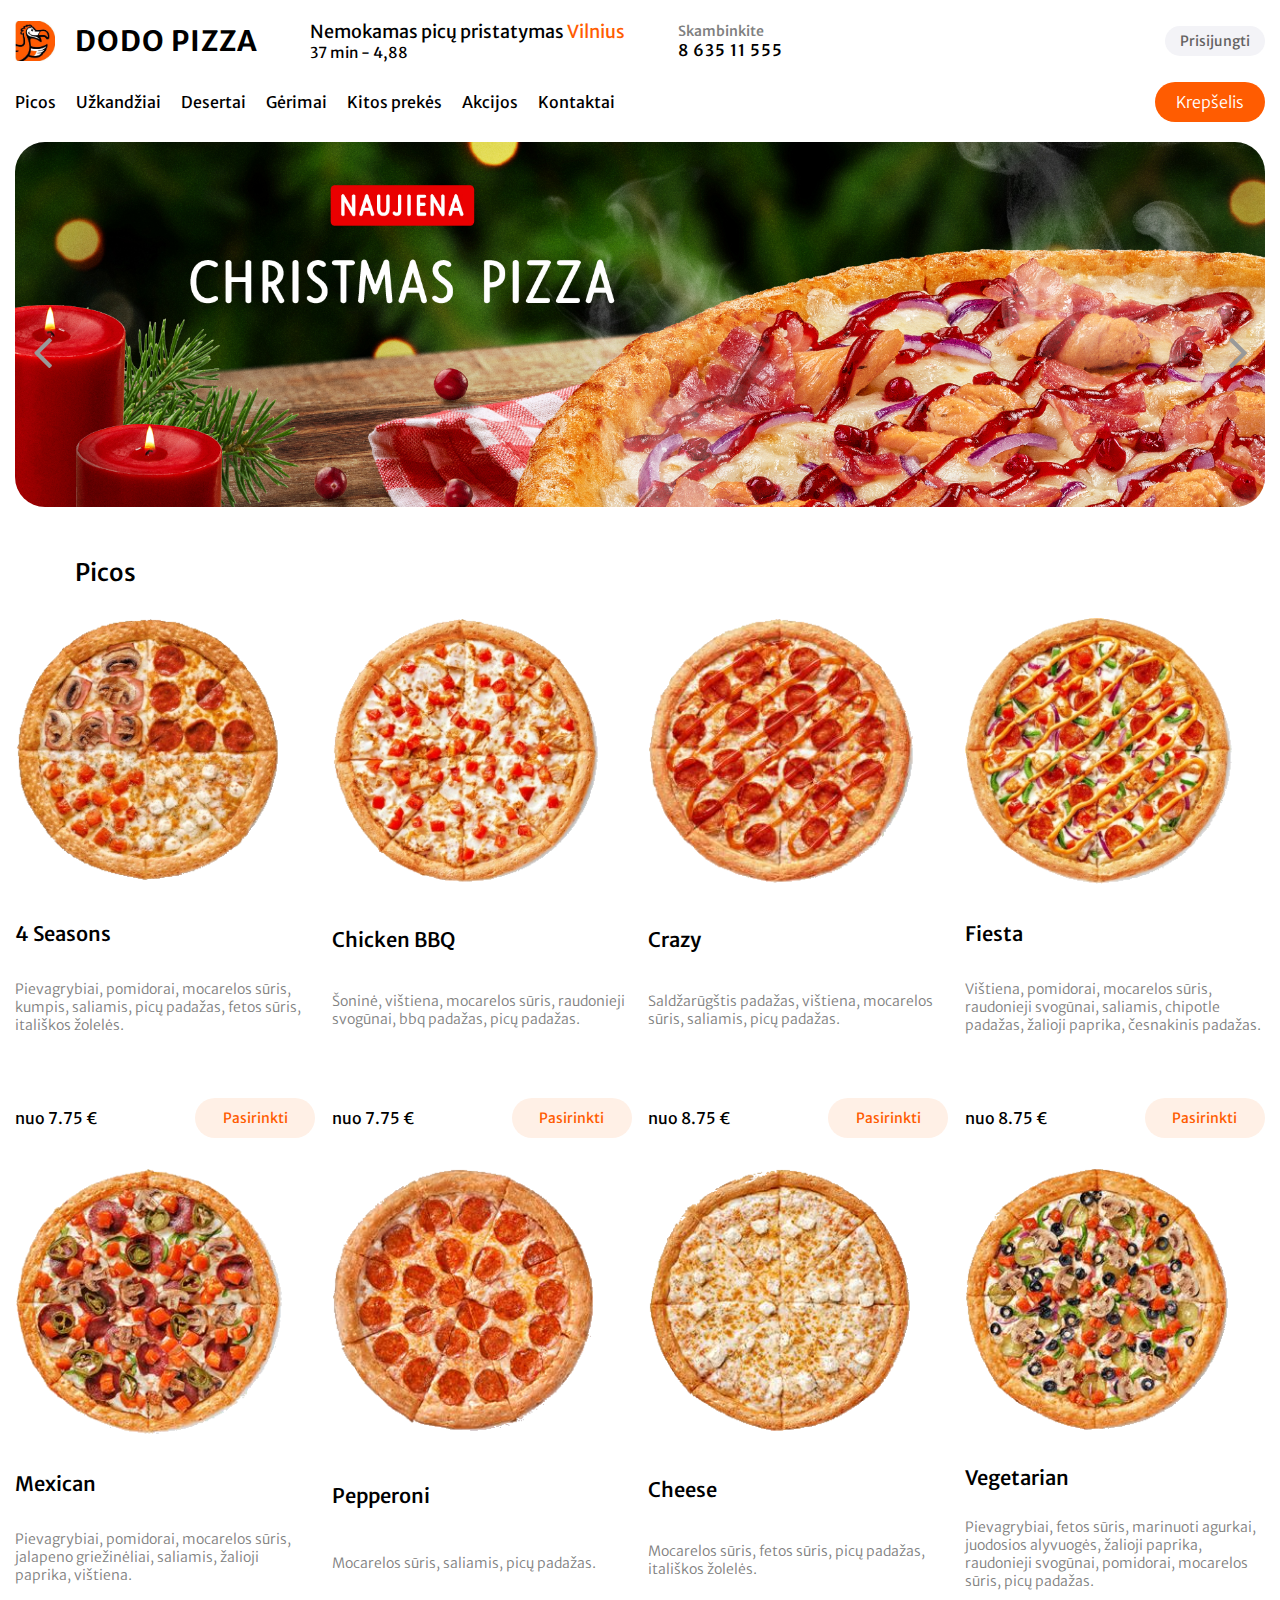
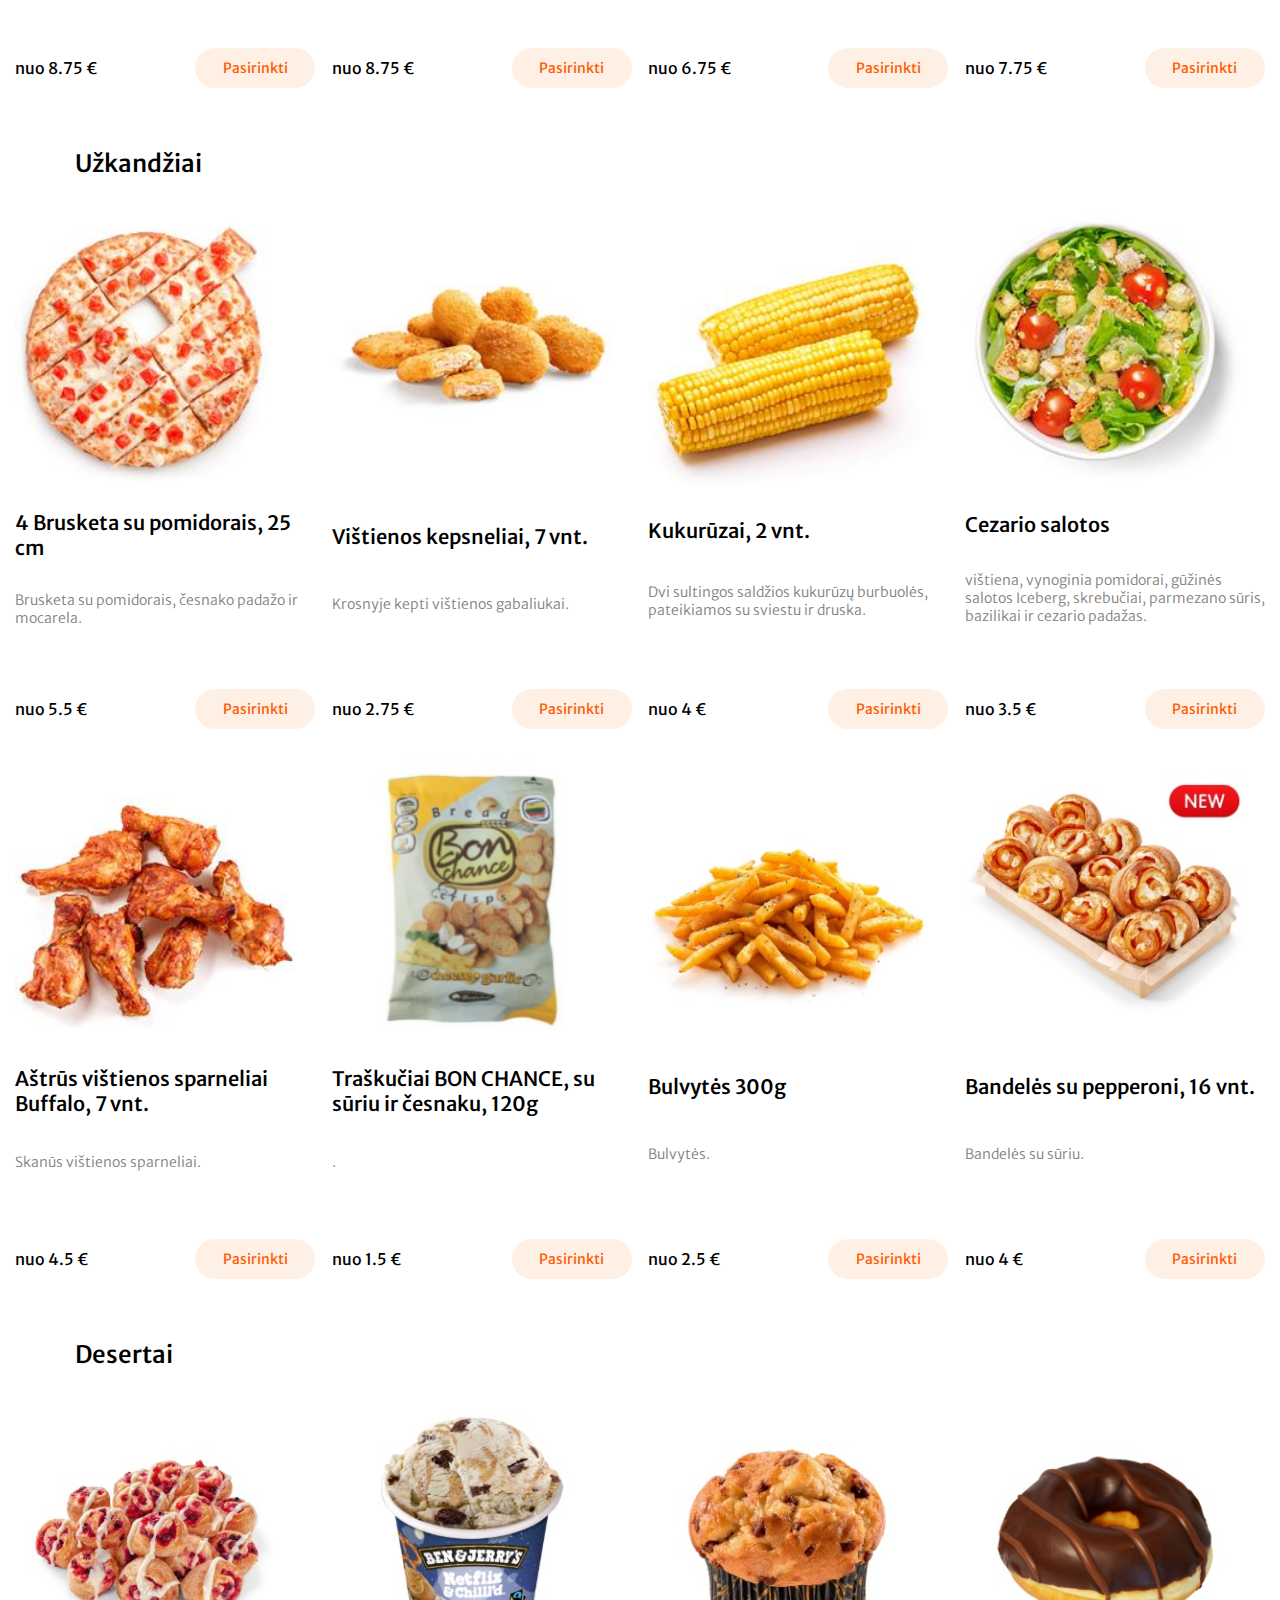
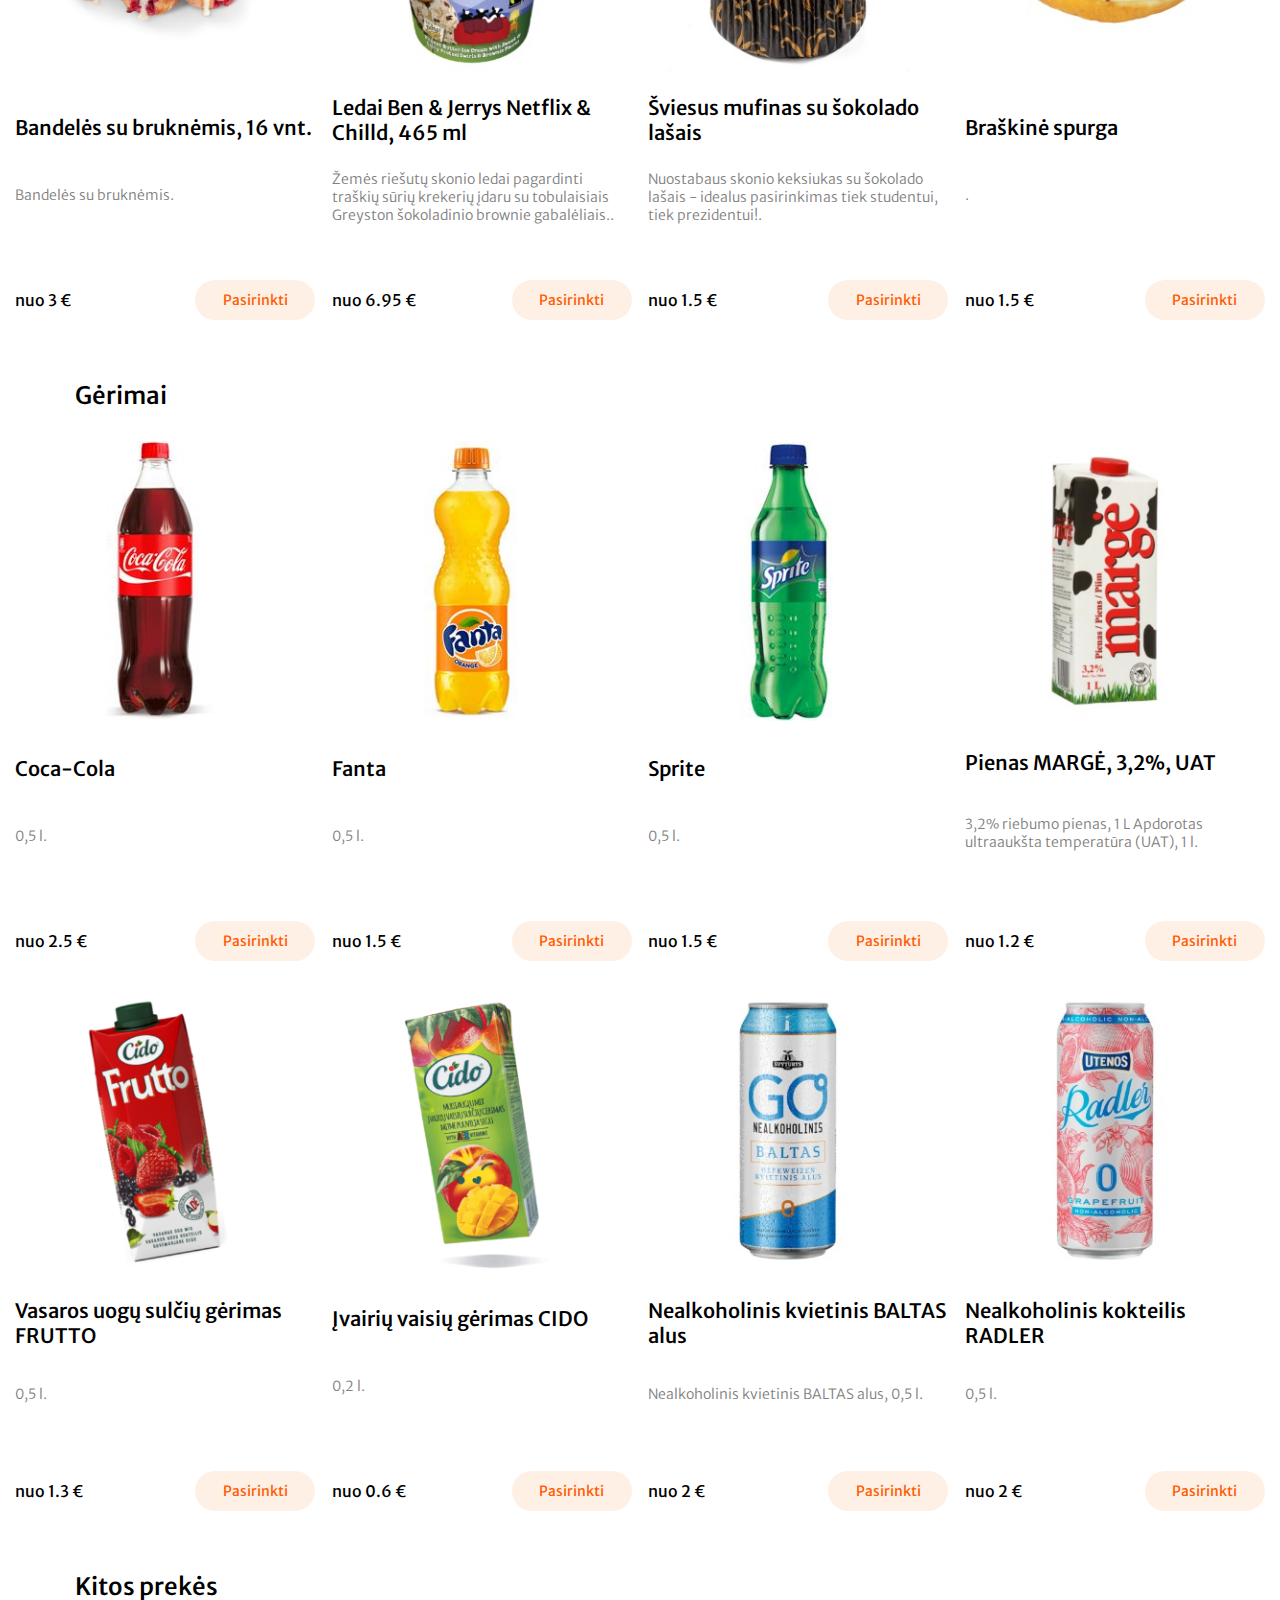
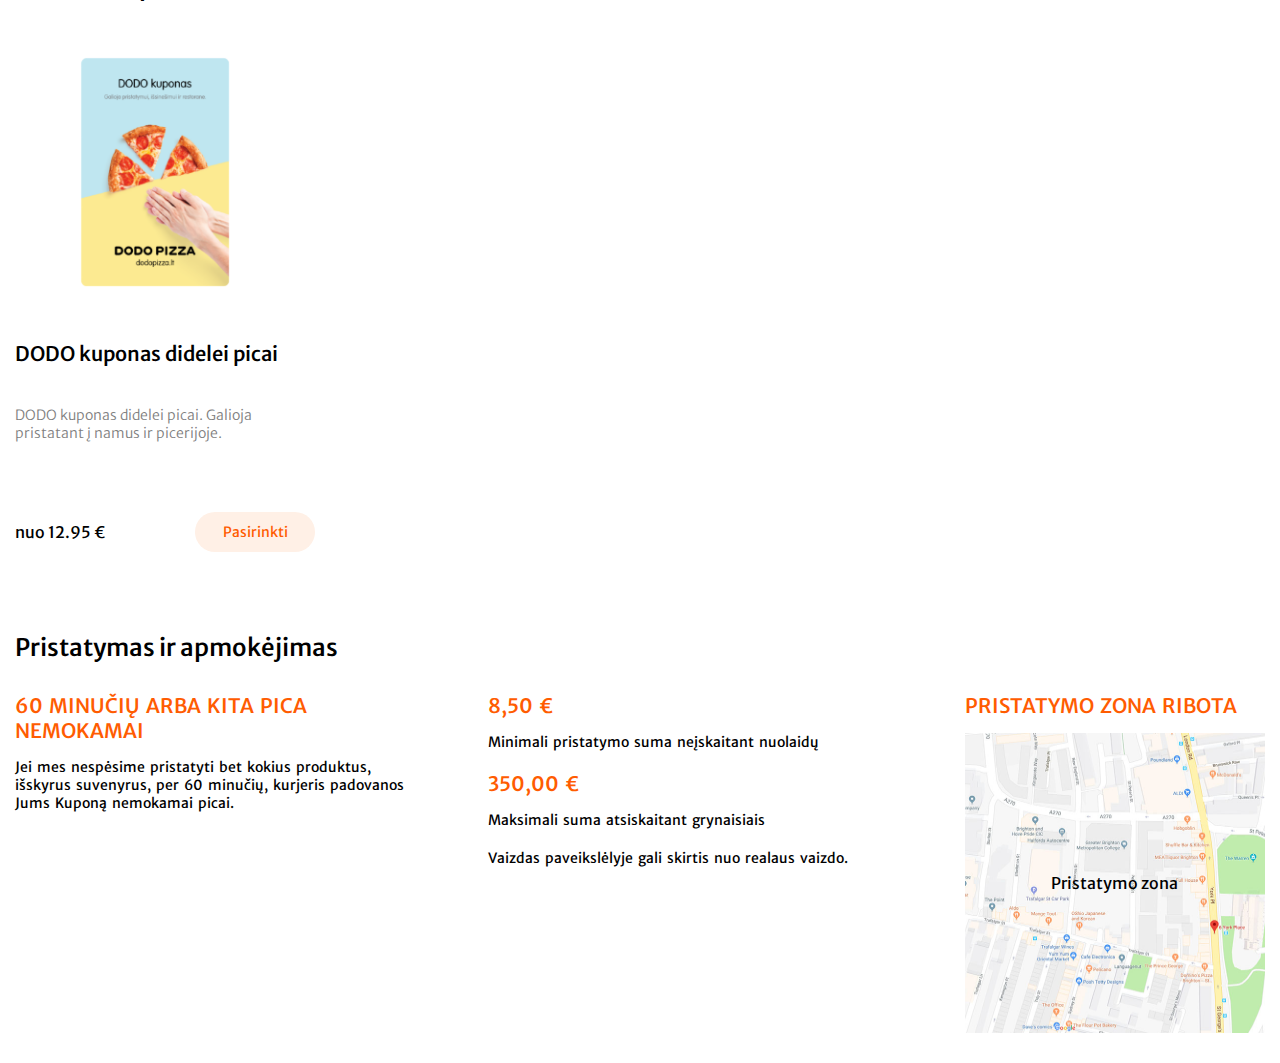
==== index.html @ 56a13ac6 "New years resolution to master object oriented JS" ====
<!DOCTYPE html>
<html lang="en">

<head>
    <meta charset="UTF-8">
    <meta name="viewport" content="width=device-width, initial-scale=1.0">
    <title>Dodo Pizza</title>
    <link rel="stylesheet" href="css/main.css">
    <link rel="stylesheet" href="css/font-awesome.min.css">
    <!-- FONTS -->
    <link rel="preconnect" href="https://fonts.gstatic.com">
    <link href="https://fonts.googleapis.com/css2?family=Merriweather+Sans:wght@300;400;500&display=swap"
        rel="stylesheet">
</head>

<body>
    <header>
        <div class="headerTop">
            <div class="title">
                <img src="./img/logo.jpg" alt="">
                <h1>DODO PIZZA</h1>
            </div>
            <div class="headerDeliveryText">
                <h5 class="mediumText">Nemokamas picų pristatymas <span>Vilnius</span></h5>
                <h5 class="mediumText">37 min - 4,88 <img src="" alt=""></h5>
            </div>
            <div class="headerPhone">
                <h6>Skambinkite</h6>
                <h5 class="mediumText">8 635 11 555</h5>
            </div>
            <button class="buttonShape">Prisijungti</button>
        </div>
        <div class="headerBottom">
            <ul class="headerLinks">
                <li>Picos</li>
                <li>Užkandžiai</li>
                <li>Desertai</li>
                <li>Gėrimai</li>
                <li>Kitos prekės</li>
                <li>Akcijos</li>
                <li>Kontaktai</li>
            </ul>
            <button class="buttonShape">Krepšelis</button>
        </div>
    </header>
    <section class="slide">
        <!-- generated by slide.js -->
        <button class="fa fa-angle-left" onclick="plusSlides1(-1)"></button>
        <button class="fa fa-angle-right" onclick="plusSlides1(1)"></button>
        <div class="slide1nav"></div>
    </section>

    <div class="popup1">
        <section class="popup1Left">
            <div class="productImage">
                <img src="/img/products/pizza_crazy.png" alt="pizza image">
                <img src="/img/outline.png" alt="pizza outline">
                <!-- <img src="./img/outline.png" alt="pizzaSizes"> -->
            </div>
        </section>
        <section class="popupRight">
            <h2>Title</h2>
            <h4 class="smallText">
                </h6>
                <div class="popup1tags">
                    <!-- generated by popup.js -->
                    <!-- <a href="" class="ingredient">
                        <p>Pomidorai</p>
                        <div class="closeIngredient">x</div>
                    </a> -->
                </div>
                <div class="pizzaSizes">
                    <a class="smallText">Maža</a>
                    <a class="smallText sizeChecked">Vidutinė</a>
                    <a class="smallText">Didelė</a>
                </div>
                <div class="pizzaTraditional">
                    <div class="smallText">Tradicinis</div>
                </div>
                <h6>Pridėti į picą</h6>
                <div class="pizzaAdBoxes">
                    <div class="pizzaAdBox">
                        <img src="./img/products/dessert_spurga.jpeg" alt="">
                        <i class="fa fa-check" aria-hidden="true"></i>
                        <div class="smallText">Spurga</div>
                        <h5 class="pizzaAdPrice">3.99$</h5>
                    </div>
                    <div class="pizzaAdBox">
                        <img src="./img/products/drinks_alus.jpg" alt="">
                        <i class="fa fa-check" aria-hidden="true"></i>
                        <div class="smallText">Alus</div>
                        <h5 class="pizzaAdPrice">2.50$</h5>
                    </div>
                    <div class="pizzaAdBox">
                        <img src="./img/products/snacks_bulvytes.jpeg" alt="">
                        <i class="fa fa-check" aria-hidden="true"></i>
                        <div class="smallText">Bulvytės</div>
                        <h5 class="pizzaAdPrice">2.50$</h5>
                    </div>
                </div>
                <button>Įdėti į krepšelį </button>
        </section>
        <div data-close-button="close-button" class="popupClose">&times;</div>
    </div>
    <div class="popupOverlay"></div>

    <main class="productContainer">
        <h2>Picos</h2>
        <div class="productList">
            <!-- generated by product.js -->
        </div>
        <h2>Užkandžiai</h2>
        <div class="snacksList">
            <!-- generated by product.js -->
        </div>
        <h2>Desertai</h2>
        <div class="dessertList">
            <!-- generated by product.js -->
        </div>
        <h2>Gėrimai</h2>
        <div class="drinksList">
            <!-- generated by product.js -->
        </div>
        <h2>Kitos prekės</h2>
        <div class="otherList">
            <!-- generated by product.js -->
        </div>
    </main>
    <footer>
        <h2>Pristatymas ir apmokėjimas</h2>
        <div class="footerLeft">
            <h5 class="mediumText uppercase">60 MINUČIŲ ARBA KITA PICA NEMOKAMAI</h5>
            <h6 class="smallText">Jei mes nespėsime pristatyti bet kokius produktus, išskyrus suvenyrus, per 60 minučių,
                kurjeris padovanos Jums Kuponą nemokamai picai.</h6>
        </div>
        <div class="footerMiddle">
            <h5 class="mediumText">
                8,50 €
            </h5>
            <h6 class="smallText">Minimali pristatymo suma neįskaitant nuolaidų</h6>
            <h5 class="mediumText">350,00 €</h5>
            <h6 class="smallText">Maksimali suma atsiskaitant grynaisiais</h6>
            <h6 class="smallText">Vaizdas paveikslėlyje gali skirtis nuo realaus vaizdo.</h6>
        </div>
        <div class="footerRight">
            <h5 class="mediumText">PRISTATYMO ZONA RIBOTA</h5>
            <a href="https://www.google.com/maps/d/u/1/embed?mid=1N0k6mbv_h8FC-LyK5I67e8Zm_-fSK8y8" class="mapLink">
                <div><img src="img/map.jpg" alt="" class="mapImg"></div>
            </a>
        </div>

    </footer>
    <script src="js/slide.js"></script>
    <script src="js/products.js"></script>
    <script src="js/popup.js"></script>
</body>

</html>
---- css/main.css ----
body,
body * {
  margin: 0;
  padding: 0;
  vertical-align: top;
  -webkit-box-sizing: border-box;
          box-sizing: border-box;
  word-break: keep-all;
  font-family: 'Merriweather Sans', sans-serif;
}

body {
  display: -ms-grid;
  display: grid;
  -ms-grid-columns: 1fr 10fr 1fr;
      grid-template-columns: 1fr 10fr 1fr;
  -ms-grid-rows: auto auto auto auto;
      grid-template-rows: auto auto auto auto;
}

header {
  -ms-grid-column: 2;
  -ms-grid-column-span: 1;
  grid-column: 2/3;
  -ms-grid-row: 1;
  -ms-grid-row-span: 1;
  grid-row: 1/2;
  display: -webkit-box;
  display: -ms-flexbox;
  display: flex;
  -webkit-box-orient: vertical;
  -webkit-box-direction: normal;
      -ms-flex-direction: column;
          flex-direction: column;
}

header .headerTop {
  display: -webkit-box;
  display: -ms-flexbox;
  display: flex;
  margin-top: 20px;
  -webkit-box-pack: justify;
      -ms-flex-pack: justify;
          justify-content: space-between;
  -webkit-box-align: center;
      -ms-flex-align: center;
          align-items: center;
}

header .headerTop .title {
  display: -webkit-box;
  display: -ms-flexbox;
  display: flex;
  -webkit-box-align: center;
      -ms-flex-align: center;
          align-items: center;
}

header .headerTop .title img {
  height: 40px;
  margin-right: 20px;
}

header .headerTop .title h1 {
  letter-spacing: 1px;
  font-size: 28px;
}

header .headerTop .headerDeliveryText {
  display: -webkit-box;
  display: -ms-flexbox;
  display: flex;
  -webkit-box-orient: vertical;
  -webkit-box-direction: normal;
      -ms-flex-direction: column;
          flex-direction: column;
}

header .headerTop .headerDeliveryText h5 span {
  color: #FF5C01;
}

header .headerTop .headerDeliveryText h5 {
  font-size: 18px;
  font-weight: 400;
}

header .headerTop .headerDeliveryText h5:last-of-type {
  font-size: 15px;
}

header .headerTop .headerPhone {
  display: -webkit-box;
  display: -ms-flexbox;
  display: flex;
  -webkit-box-orient: vertical;
  -webkit-box-direction: normal;
      -ms-flex-direction: column;
          flex-direction: column;
  margin-right: 330px;
}

header .headerTop .headerPhone h6 {
  color: gray;
  font-size: 14px;
  font-weight: 500;
}

header .headerTop .headerPhone h5 {
  font-size: 16px;
  font-weight: 500;
  letter-spacing: 1px;
}

header .headerTop button {
  height: 30px;
  width: 100px;
  font-size: 14px;
  color: #646262;
  background-color: #F3F3F7;
}

header .headerTop button:hover {
  color: black;
}

header .headerBottom {
  display: -webkit-box;
  display: -ms-flexbox;
  display: flex;
  -webkit-box-orient: horizontal;
  -webkit-box-direction: normal;
      -ms-flex-direction: row;
          flex-direction: row;
  -webkit-box-pack: justify;
      -ms-flex-pack: justify;
          justify-content: space-between;
  -webkit-box-align: center;
      -ms-flex-align: center;
          align-items: center;
  margin-top: 20px;
}

header .headerBottom ul {
  display: -webkit-box;
  display: -ms-flexbox;
  display: flex;
  -webkit-box-orient: horizontal;
  -webkit-box-direction: normal;
      -ms-flex-direction: row;
          flex-direction: row;
}

header .headerBottom ul li {
  margin: 10px;
  list-style: none;
  cursor: pointer;
}

header .headerBottom ul li:first-of-type {
  margin-left: 0px;
}

header .headerBottom ul li:hover {
  color: #FF5C01;
  -webkit-transition: 0.3s;
  transition: 0.3s;
}

header .headerBottom button {
  height: 40px;
  width: 110px;
  font-size: 16px;
  color: white;
  font-weight: 300;
  background-color: #FF5C01;
}

header .headerBottom button:hover {
  background-color: #d44e06;
}

.slide {
  -ms-grid-column: 2;
  -ms-grid-column-span: 1;
  grid-column: 2/3;
  -ms-grid-row: 2;
  -ms-grid-row-span: 1;
  grid-row: 2/3;
  display: -webkit-box;
  display: -ms-flexbox;
  display: flex;
  -webkit-box-orient: horizontal;
  -webkit-box-direction: normal;
      -ms-flex-direction: row;
          flex-direction: row;
  margin: 20px auto;
  width: 1250px;
  overflow: hidden;
  position: relative;
}

.slide:hover .slide1nav .fa {
  opacity: 1;
  -webkit-transition: 0.4s;
  transition: 0.4s;
}

.slide .slidePhoto {
  display: -webkit-box;
  display: -ms-flexbox;
  display: flex;
  -webkit-box-pack: center;
      -ms-flex-pack: center;
          justify-content: center;
}

.slide .slidePhoto img {
  width: 1250px;
  border-radius: 30px;
}

.slide button {
  position: absolute;
  color: #999;
  background-color: transparent;
  border: none;
  width: 6vh;
  height: 6vh;
  border-radius: 40%;
  font-size: 6vh;
  z-index: 0;
}

.slide button:hover {
  background-color: rgba(231, 230, 230, 0.521);
  color: #000;
}

.slide button:first-of-type {
  top: 50%;
}

.slide button:last-of-type {
  top: 50%;
  right: 0%;
}

.slide .slide1nav {
  position: absolute;
  bottom: 0%;
  left: 45%;
  -webkit-transition: 0s;
  transition: 0s;
}

.slide .slide1nav .fa {
  opacity: 0;
  margin: 8px;
  font-size: 15px;
  color: red;
  cursor: pointer;
  color: #5c5c5c;
}

.slide .slide1nav .fa:hover {
  -webkit-transform: scale(1.2);
          transform: scale(1.2);
  color: #363636;
}

.popupOverlay {
  display: none;
  position: fixed;
  top: 0%;
  left: 0%;
  right: 0%;
  bottom: 0%;
  background-color: rgba(0, 0, 0, 0.5);
  opacity: 0;
  -webkit-transition: 200ms ease-in-out;
  transition: 200ms ease-in-out;
}

.popup1 {
  position: fixed;
  top: 50%;
  left: 50%;
  -webkit-transform: translate(-50%, -50%) scale(0);
          transform: translate(-50%, -50%) scale(0);
  z-index: 2;
  background-color: white;
  border-radius: 20px;
  min-width: 1024px;
  max-width: 80%;
  min-height: 600px;
  display: -ms-grid;
  display: grid;
  -ms-grid-columns: 3fr 2fr;
      grid-template-columns: 3fr 2fr;
  -ms-grid-rows: 1fr;
      grid-template-rows: 1fr;
  -webkit-transition: 200ms ease-in-out;
  transition: 200ms ease-in-out;
}

.popup1 .popupClose {
  position: absolute;
  right: -45px;
  top: -12px;
  font-size: 60px;
  font-weight: 100;
  color: white;
  cursor: pointer;
  border: none;
  outline: none;
  background: none;
}

.popup1 .popup1Left {
  -ms-grid-column: 1;
  -ms-grid-column-span: 1;
  grid-column: 1/2;
  -ms-grid-row: 1;
  -ms-grid-row-span: 1;
  grid-row: 1/2;
  display: -webkit-box;
  display: -ms-flexbox;
  display: flex;
  -webkit-box-pack: center;
      -ms-flex-pack: center;
          justify-content: center;
  -webkit-box-align: center;
      -ms-flex-align: center;
          align-items: center;
}

.popup1 .popup1Left div img {
  width: 400px;
  position: absolute;
}

.popup1 .popup1Left div img:first-of-type {
  width: 300px;
  right: calc(55.5%);
  top: calc(25%);
  z-index: 5;
  -webkit-transition: 1s;
  transition: 1s;
}

.popup1 .popup1Left div img:last-of-type {
  right: calc(60% - 85px);
  top: calc(0% + 90px);
  z-index: 1;
  opacity: 0.3;
}

.popup1 .popupRight {
  -ms-grid-column: 2;
  -ms-grid-column-span: 1;
  grid-column: 2/3;
  display: -webkit-box;
  display: -ms-flexbox;
  display: flex;
  -webkit-box-orient: vertical;
  -webkit-box-direction: normal;
      -ms-flex-direction: column;
          flex-direction: column;
  background-color: rgba(252, 250, 250, 0.932);
  border-radius: 20px;
}

.popup1 .popupRight h2 {
  font-weight: 500;
  font-size: 24px;
  margin: 30px 0 0 20px;
}

.popup1 .popupRight h4 {
  font-weight: 200;
  font-size: 14px;
  color: gray;
  margin: 5px 0px 0 20px;
}

.popup1 .popupRight .popup1tags {
  display: -webkit-box;
  display: -ms-flexbox;
  display: flex;
  -webkit-box-pack: start;
      -ms-flex-pack: start;
          justify-content: flex-start;
  -ms-flex-wrap: wrap;
      flex-wrap: wrap;
  margin: 10px 0 0 20px;
}

.popup1 .popupRight .popup1tags a {
  display: -webkit-box;
  display: -ms-flexbox;
  display: flex;
  -webkit-box-align: center;
      -ms-flex-align: center;
          align-items: center;
  text-decoration: none;
  color: #000;
}

.popup1 .popupRight .popup1tags a p {
  margin: 0 5px 0 0;
  font-size: 14px;
  font-weight: 300;
  color: #000;
  border-bottom: 1px dashed black;
}

.popup1 .popupRight .popup1tags a .closeIngredient {
  font-size: 10px;
  margin: 0 5px 0 0;
  border: 1px solid gray;
  border-radius: 7px;
  width: 14px;
  height: 14px;
  display: -webkit-box;
  display: -ms-flexbox;
  display: flex;
  -webkit-box-pack: center;
      -ms-flex-pack: center;
          justify-content: center;
  -webkit-box-align: center;
      -ms-flex-align: center;
          align-items: center;
}

.popup1 .popupRight .pizzaSizes {
  margin: 5px 0 0 20px;
  width: calc(100% - 40px);
  height: 32px;
  background-color: #eeeeee;
  display: -webkit-box;
  display: -ms-flexbox;
  display: flex;
  -webkit-box-pack: space-evenly;
      -ms-flex-pack: space-evenly;
          justify-content: space-evenly;
  -webkit-box-align: center;
      -ms-flex-align: center;
          align-items: center;
  font-weight: 400;
  font-size: 12px;
  border-radius: 20px;
  color: #000;
  cursor: pointer;
}

.popup1 .popupRight .pizzaSizes a {
  width: 33%;
  height: 85%;
  display: -webkit-box;
  display: -ms-flexbox;
  display: flex;
  -webkit-box-align: center;
      -ms-flex-align: center;
          align-items: center;
  -webkit-box-pack: center;
      -ms-flex-pack: center;
          justify-content: center;
  border-radius: 20px;
  -webkit-transition: 0.3s;
  transition: 0.3s;
}

.popup1 .popupRight .pizzaSizes .sizeChecked {
  background-color: white;
  width: 33%;
  height: 85%;
  -webkit-box-shadow: 0 0 4px 1px #c8c8c8;
          box-shadow: 0 0 4px 1px #c8c8c8;
  display: -webkit-box;
  display: -ms-flexbox;
  display: flex;
  -webkit-box-align: center;
      -ms-flex-align: center;
          align-items: center;
  -webkit-box-pack: center;
      -ms-flex-pack: center;
          justify-content: center;
  border-radius: 20px;
}

.popup1 .popupRight .pizzaTraditional {
  margin: 10px 0 0 20px;
  width: calc(100% - 40px);
  height: 32px;
  background-color: #eeeeee;
  display: -webkit-box;
  display: -ms-flexbox;
  display: flex;
  -webkit-box-pack: space-evenly;
      -ms-flex-pack: space-evenly;
          justify-content: space-evenly;
  -webkit-box-align: center;
      -ms-flex-align: center;
          align-items: center;
  font-weight: 400;
  font-size: 12px;
  border-radius: 20px;
  color: #000;
  cursor: pointer;
}

.popup1 .popupRight .pizzaTraditional div {
  background-color: white;
  width: 99%;
  height: 90%;
  -webkit-box-shadow: 0 0 4px 1px #c8c8c8;
          box-shadow: 0 0 4px 1px #c8c8c8;
  display: -webkit-box;
  display: -ms-flexbox;
  display: flex;
  -webkit-box-align: center;
      -ms-flex-align: center;
          align-items: center;
  -webkit-box-pack: center;
      -ms-flex-pack: center;
          justify-content: center;
  border-radius: 20px;
}

.popup1 .popupRight h6 {
  font-weight: 400;
  font-size: 18px;
  margin: 20px 0 0px 20px;
}

.popup1 .popupRight .pizzaAdBoxes {
  display: -webkit-box;
  display: -ms-flexbox;
  display: flex;
  -webkit-box-pack: start;
      -ms-flex-pack: start;
          justify-content: flex-start;
  margin: 10px 0 0 20px;
  cursor: pointer;
}

.popup1 .popupRight .pizzaAdBoxes .pizzaAdBox {
  background-color: white;
  -webkit-box-shadow: 0 0 4px 0px #e0dfdf;
          box-shadow: 0 0 4px 0px #e0dfdf;
  border-radius: 15px;
  display: -webkit-box;
  display: -ms-flexbox;
  display: flex;
  -webkit-box-orient: vertical;
  -webkit-box-direction: normal;
      -ms-flex-direction: column;
          flex-direction: column;
  -webkit-box-align: center;
      -ms-flex-align: center;
          align-items: center;
  -webkit-box-pack: start;
      -ms-flex-pack: start;
          justify-content: flex-start;
  height: 160px;
  width: 105px;
  margin: 10px 10px 10px 0px;
  position: relative;
}

.popup1 .popupRight .pizzaAdBoxes .pizzaAdBox i {
  border-radius: 50%;
  border: 1px solid #FF5C01;
  color: #FF5C01;
  font-size: 8px;
  padding: 3px;
  position: absolute;
  top: 10%;
  right: 10%;
  -webkit-transform: scale(0);
          transform: scale(0);
}

.popup1 .popupRight .pizzaAdBoxes .pizzaAdBox img {
  height: 90px;
  width: 90px;
  margin-top: 5px;
}

.popup1 .popupRight .pizzaAdBoxes .pizzaAdBox div {
  font-size: 12px;
  font-weight: 200;
}

.popup1 .popupRight .pizzaAdBoxes .pizzaAdBox h5 {
  margin-top: 25px;
  font-size: 15px;
  font-weight: 400;
}

.popup1 .popupRight button {
  margin: 100px 20px 20px 20px;
  width: calc(100% - 40px);
  height: 48px;
  color: white;
  background-color: #FF5C01;
  line-height: 24px;
  cursor: pointer;
  font-size: 15px;
  border: none;
  border-radius: 30px;
}

.popup1 .popupRight button:hover {
  background-color: #d44e06;
  -webkit-transition: 0.3s;
  transition: 0.3s;
}

.popup1.active {
  -webkit-transform: translate(-50%, -50%) scale(1);
          transform: translate(-50%, -50%) scale(1);
}

.popupOverlay.active {
  opacity: 1;
  display: block;
}

.productContainer {
  -ms-grid-column: 2;
  -ms-grid-column-span: 1;
  grid-column: 2/3;
  -ms-grid-row: 3;
  -ms-grid-row-span: 1;
  grid-row: 3/4;
  display: -webkit-box;
  display: -ms-flexbox;
  display: flex;
  -webkit-box-orient: vertical;
  -webkit-box-direction: normal;
      -ms-flex-direction: column;
          flex-direction: column;
}

.productContainer h2 {
  margin: 30px 0px 30px 60px;
  font-weight: 500;
  font-size: 24px;
}

.productContainer > div {
  -webkit-box-pack: justify;
      -ms-flex-pack: justify;
          justify-content: space-between;
  display: -webkit-box;
  display: -ms-flexbox;
  display: flex;
  -webkit-box-orient: horizontal;
  -webkit-box-direction: normal;
      -ms-flex-direction: row;
          flex-direction: row;
  -ms-flex-wrap: wrap;
      flex-wrap: wrap;
}

.productContainer > div .product {
  margin: 0px 0px;
  width: 300px;
  height: 550px;
  display: -webkit-box;
  display: -ms-flexbox;
  display: flex;
  -webkit-box-pack: justify;
      -ms-flex-pack: justify;
          justify-content: space-between;
  -webkit-box-orient: vertical;
  -webkit-box-direction: normal;
      -ms-flex-direction: column;
          flex-direction: column;
}

.productContainer > div .product a {
  cursor: pointer;
}

.productContainer > div .product a img {
  height: 280px;
  -webkit-transition: 1s;
  transition: 1s;
}

.productContainer > div .product a img:hover {
  -webkit-transform: rotate(10deg);
          transform: rotate(10deg);
}

.productContainer > div .product p {
  font-size: 14px;
  color: gray;
  font-weight: 200;
  margin: 10px 0px;
}

.productContainer > div .product .productFooter {
  display: -webkit-box;
  display: -ms-flexbox;
  display: flex;
  -webkit-box-pack: justify;
      -ms-flex-pack: justify;
          justify-content: space-between;
  -webkit-box-align: center;
      -ms-flex-align: center;
          align-items: center;
  margin: 30px 0px;
}

.productContainer > div .product .productFooter button {
  height: 40px;
  width: 120px;
  font-size: 14px;
  color: #FF5C01;
  background-color: #FFF0E6;
}

.productContainer > div .product .productFooter button:hover {
  background-color: #FFD2B3;
}

footer {
  display: -ms-grid;
  display: grid;
  -ms-grid-column: 2;
  -ms-grid-column-span: 1;
  grid-column: 2/3;
  -ms-grid-row: 4;
  -ms-grid-row-span: 1;
  grid-row: 4/5;
  -ms-grid-columns: 1fr 1fr 1fr;
      grid-template-columns: 1fr 1fr 1fr;
  -ms-grid-rows: auto auto;
      grid-template-rows: auto auto;
  margin: 50px 0px 30px 0px;
}

footer h2 {
  -ms-grid-row: 1;
  -ms-grid-row-span: 1;
  grid-row: 1/2;
  -ms-grid-column: 1;
  -ms-grid-column-span: 3;
  grid-column: 1/4;
  font-size: 24px;
  font-weight: 500;
  margin: 0 0 30px 0px;
}

footer h5 {
  color: #FF5C01;
  font-weight: 100;
  word-spacing: 2px;
  margin-bottom: 15px;
}

footer h6 {
  font-size: 14px;
  font-weight: 400;
  word-spacing: 2px;
  margin-bottom: 20px;
}

footer .footerLeft {
  -ms-grid-row: 2;
  -ms-grid-row-span: 1;
  grid-row: 2/3;
  -ms-grid-column: 1;
  -ms-grid-column-span: 1;
  grid-column: 1/2;
}

footer .footerMiddle {
  -ms-grid-column-align: end;
      justify-self: end;
  -ms-grid-row: 2;
  -ms-grid-row-span: 1;
  grid-row: 2/3;
  -ms-grid-column: 2;
  -ms-grid-column-span: 1;
  grid-column: 2/3;
}

footer .footerRight {
  -ms-grid-row: 2;
  -ms-grid-row-span: 1;
  grid-row: 2/3;
  -ms-grid-column: 3;
  -ms-grid-column-span: 1;
  grid-column: 3/4;
  -ms-grid-column-align: end;
      justify-self: end;
}

footer .footerRight a {
  overflow: hidden;
  width: 400px;
  height: 400px;
}

footer .footerRight a:hover img {
  -webkit-transform: scale(1.5);
          transform: scale(1.5);
  -webkit-transition: 10s ease-out;
  transition: 10s ease-out;
}

footer .footerRight a div {
  position: relative;
  width: 300px;
  height: 300px;
  overflow: hidden;
}

footer .footerRight a div::after {
  content: 'Pristatymo zona';
  position: absolute;
  top: 50%;
  left: 50%;
  -webkit-transform: translateX(-50%) translateY(-50%);
          transform: translateX(-50%) translateY(-50%);
  color: black;
}

footer .footerRight a img {
  width: 300px;
  height: 300px;
}

.mediumText {
  font-size: 20px;
  font-weight: 500;
}

.buttonShape {
  border: none;
  border-radius: 50px;
  cursor: pointer;
  -webkit-transition: 0.3s;
  transition: 0.3s;
}

.upppercase {
  text-transform: uppercase;
}
/*# sourceMappingURL=main.css.map */
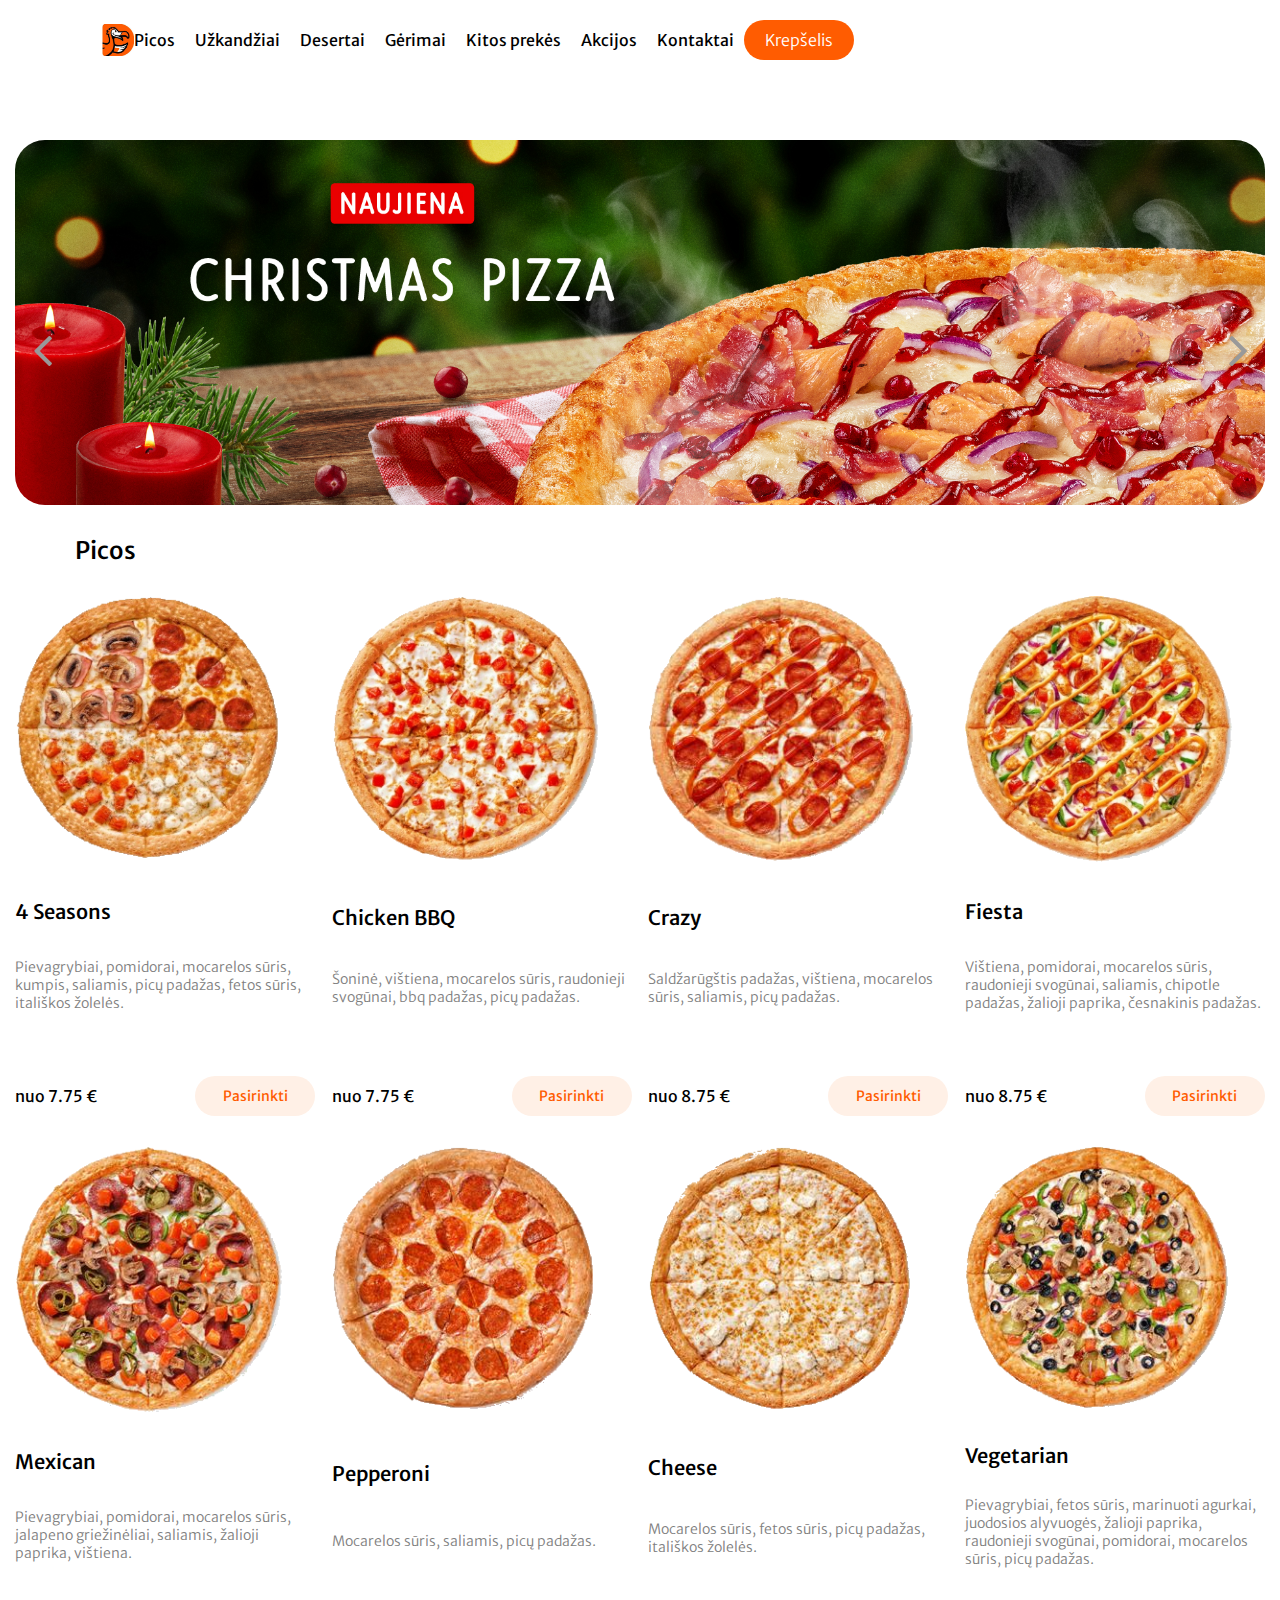
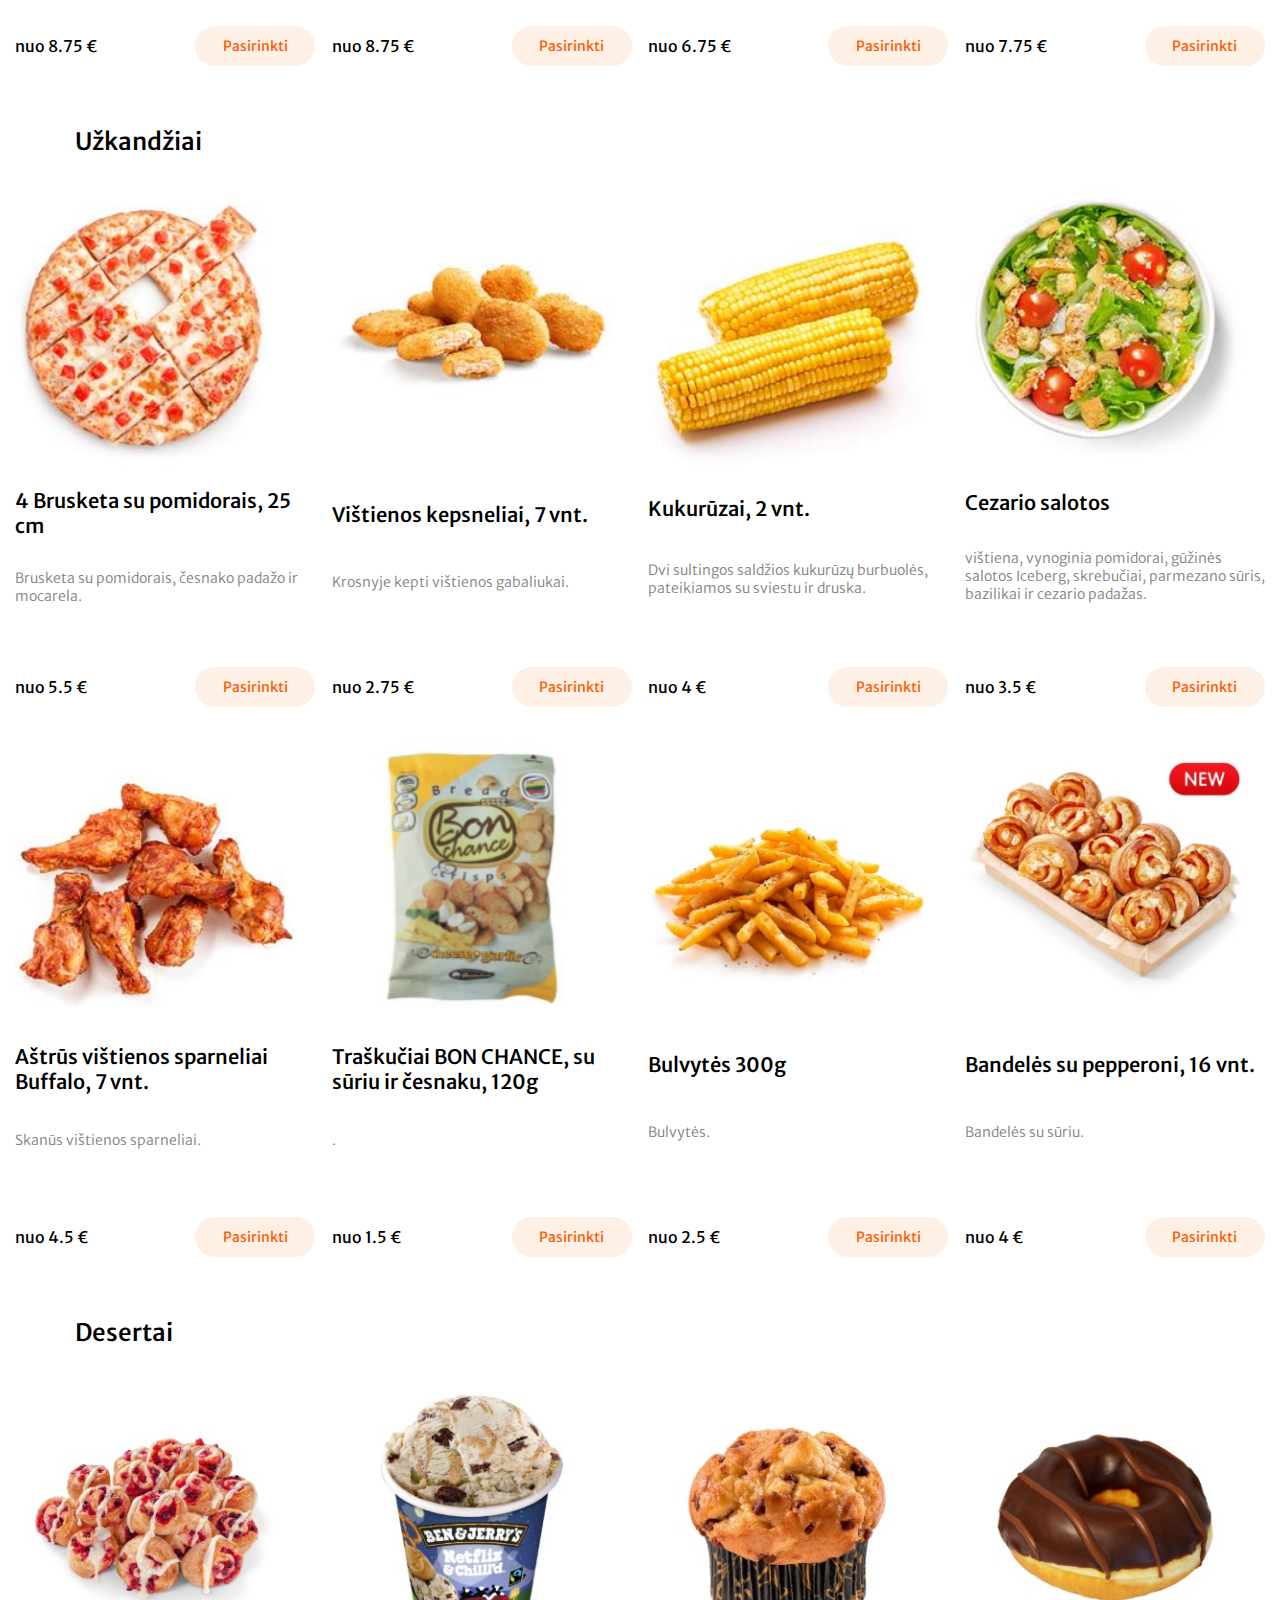
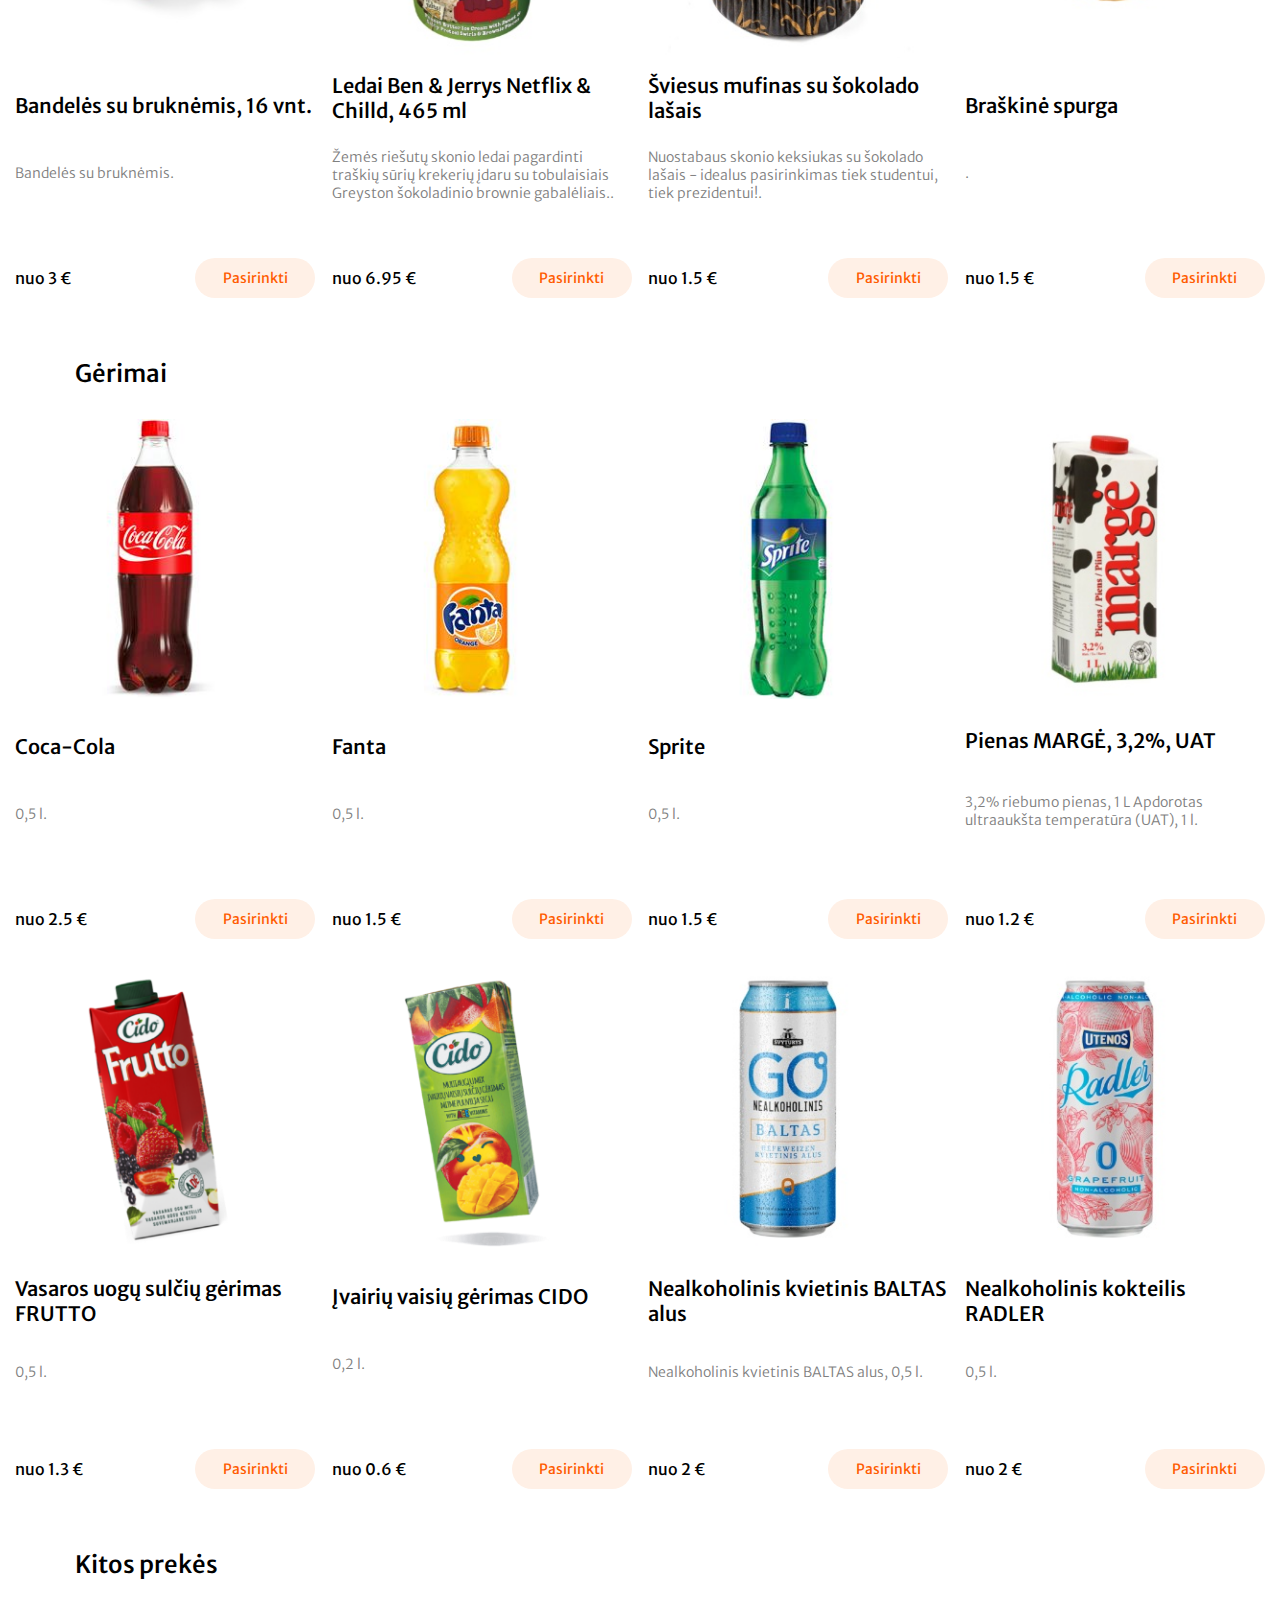
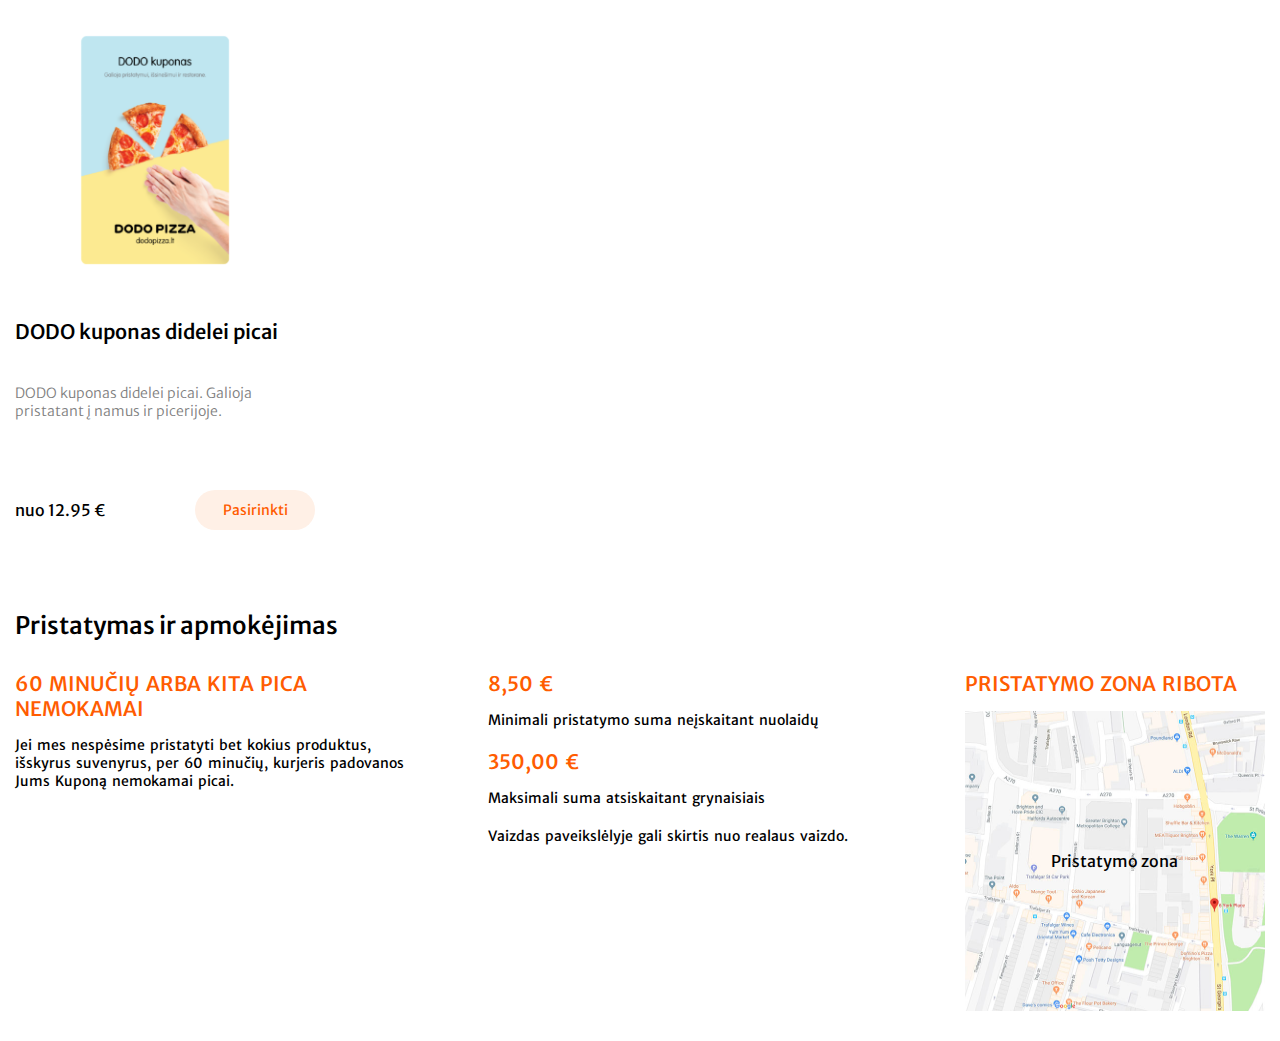
==== commit 559c2748: "styling scroll header" ====
--- a/index.html
+++ b/index.html
@@ -14,7 +14,7 @@
 </head>
 
 <body>
-    <header>
+    <header class="headerScroll fixedHeader">
         <div class="headerTop">
             <div class="title">
                 <img src="./img/logo.jpg" alt="">
@@ -32,13 +32,13 @@
         </div>
         <div class="headerBottom">
             <ul class="headerLinks">
-                <li>Picos</li>
-                <li>Užkandžiai</li>
-                <li>Desertai</li>
-                <li>Gėrimai</li>
-                <li>Kitos prekės</li>
-                <li>Akcijos</li>
-                <li>Kontaktai</li>
+                <li><a href="#picos">Picos</a></li>
+                <li><a href="#uzkandziai">Užkandžiai</a></li>
+                <li><a href="#desertai">Desertai</a></li>
+                <li><a href="#gerimai">Gėrimai</a></li>
+                <li><a href="#kitos">Kitos prekės</a></li>
+                <li><a>Akcijos</a></li>
+                <li><a href="#footer">Kontaktai</a></li>
             </ul>
             <button class="buttonShape">Krepšelis</button>
         </div>
@@ -105,28 +105,28 @@
     <div class="popupOverlay"></div>
 
     <main class="productContainer">
-        <h2>Picos</h2>
+        <h2 id="picos">Picos</h2>
         <div class="productList">
             <!-- generated by product.js -->
         </div>
-        <h2>Užkandžiai</h2>
+        <h2 id="uzkandziai">Užkandžiai</h2>
         <div class="snacksList">
             <!-- generated by product.js -->
         </div>
-        <h2>Desertai</h2>
+        <h2 id="desertai">Desertai</h2>
         <div class="dessertList">
             <!-- generated by product.js -->
         </div>
-        <h2>Gėrimai</h2>
+        <h2 id="gerimai">Gėrimai</h2>
         <div class="drinksList">
             <!-- generated by product.js -->
         </div>
-        <h2>Kitos prekės</h2>
+        <h2 id="kitos">Kitos prekės</h2>
         <div class="otherList">
             <!-- generated by product.js -->
         </div>
     </main>
-    <footer>
+    <footer id="footer">
         <h2>Pristatymas ir apmokėjimas</h2>
         <div class="footerLeft">
             <h5 class="mediumText uppercase">60 MINUČIŲ ARBA KITA PICA NEMOKAMAI</h5>
@@ -153,6 +153,7 @@
     <script src="js/slide.js"></script>
     <script src="js/products.js"></script>
     <script src="js/popup.js"></script>
+    <script src="js/header.js"></script>
 </body>
 
 </html>--- a/css/main.css
+++ b/css/main.css
@@ -1,3 +1,7 @@
+html {
+  scroll-behavior: smooth;
+}
+
 body,
 body * {
   margin: 0;
@@ -25,6 +29,7 @@
   -ms-grid-row: 1;
   -ms-grid-row-span: 1;
   grid-row: 1/2;
+  background-color: white;
   display: -webkit-box;
   display: -ms-flexbox;
   display: flex;
@@ -32,6 +37,13 @@
   -webkit-box-direction: normal;
       -ms-flex-direction: column;
           flex-direction: column;
+  position: fixed;
+  top: 0%;
+  right: 0%;
+  left: 0%;
+  margin: 0px 0%;
+  padding-bottom: 10px;
+  z-index: 2;
 }
 
 header .headerTop {
@@ -45,6 +57,7 @@
   -webkit-box-align: center;
       -ms-flex-align: center;
           align-items: center;
+  margin: 20px 8% 0;
 }
 
 header .headerTop .title {
@@ -54,6 +67,7 @@
   -webkit-box-align: center;
       -ms-flex-align: center;
           align-items: center;
+  min-width: 240px;
 }
 
 header .headerTop .title img {
@@ -74,6 +88,8 @@
   -webkit-box-direction: normal;
       -ms-flex-direction: column;
           flex-direction: column;
+  min-width: 320px;
+  margin: 0 0 0 40px;
 }
 
 header .headerTop .headerDeliveryText h5 span {
@@ -97,7 +113,8 @@
   -webkit-box-direction: normal;
       -ms-flex-direction: column;
           flex-direction: column;
-  margin-right: 330px;
+  min-width: 110px;
+  margin: 0 330px 0 50px;
 }
 
 header .headerTop .headerPhone h6 {
@@ -138,7 +155,7 @@
   -webkit-box-align: center;
       -ms-flex-align: center;
           align-items: center;
-  margin-top: 20px;
+  margin: 20px 8% 10px;
 }
 
 header .headerBottom ul {
@@ -161,7 +178,12 @@
   margin-left: 0px;
 }
 
-header .headerBottom ul li:hover {
+header .headerBottom ul li a {
+  color: black;
+  text-decoration: none;
+}
+
+header .headerBottom ul li a:hover {
   color: #FF5C01;
   -webkit-transition: 0.3s;
   transition: 0.3s;
@@ -180,6 +202,42 @@
   background-color: #d44e06;
 }
 
+.fixedHeader {
+  display: -webkit-box;
+  display: -ms-flexbox;
+  display: flex;
+  -webkit-box-orient: horizontal;
+  -webkit-box-direction: normal;
+      -ms-flex-direction: row;
+          flex-direction: row;
+  margin: 0px 0% 0px;
+}
+
+.fixedHeader .headerTop {
+  display: none;
+}
+
+.fixedHeader .headerBottom {
+  width: 100%;
+  display: -webkit-box;
+  display: -ms-flexbox;
+  display: flex;
+  -webkit-box-pack: start;
+      -ms-flex-pack: start;
+          justify-content: flex-start;
+}
+
+.fixedHeader .headerBottom ul {
+  -webkit-box-align: center;
+      -ms-flex-align: center;
+          align-items: center;
+}
+
+.fixedHeader .headerBottom img {
+  width: 32px;
+  height: 32px;
+}
+
 .slide {
   -ms-grid-column: 2;
   -ms-grid-column-span: 1;
@@ -194,7 +252,7 @@
   -webkit-box-direction: normal;
       -ms-flex-direction: row;
           flex-direction: row;
-  margin: 20px auto;
+  margin: 140px auto 0px;
   width: 1250px;
   overflow: hidden;
   position: relative;
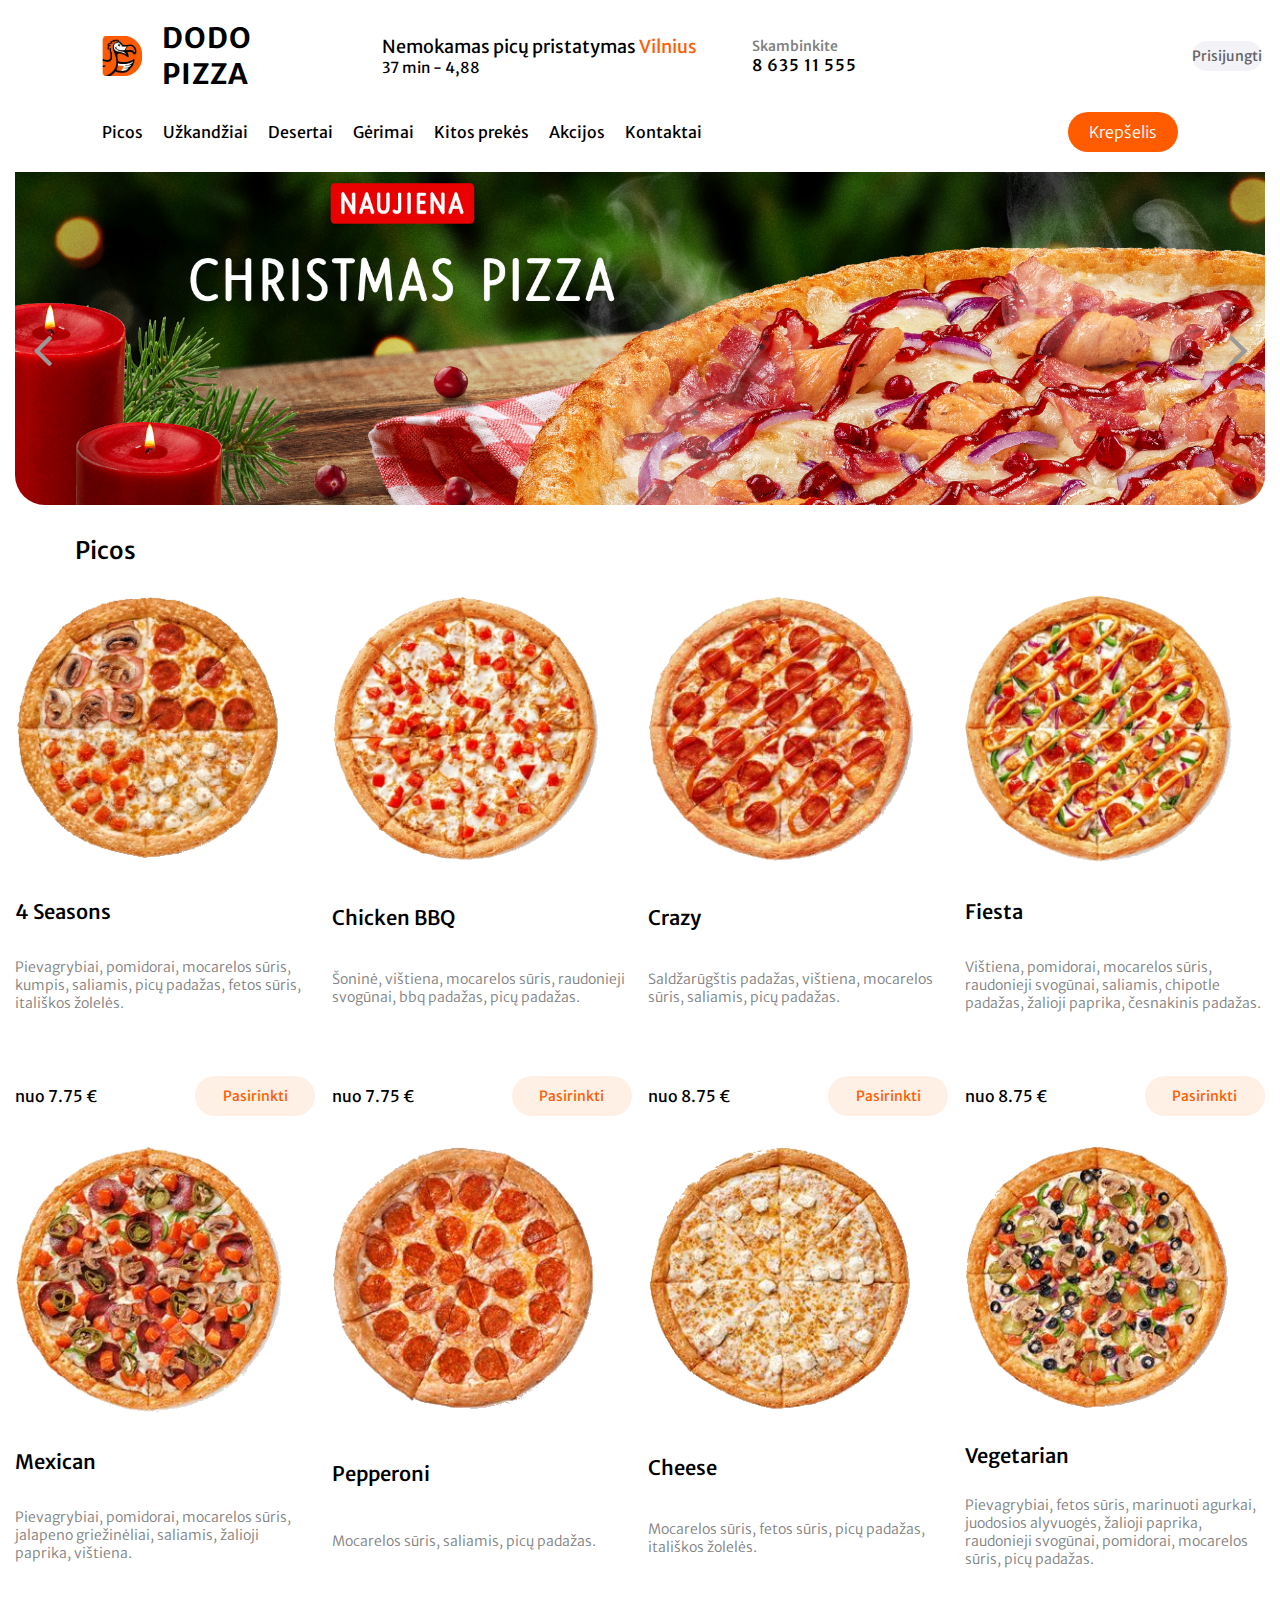
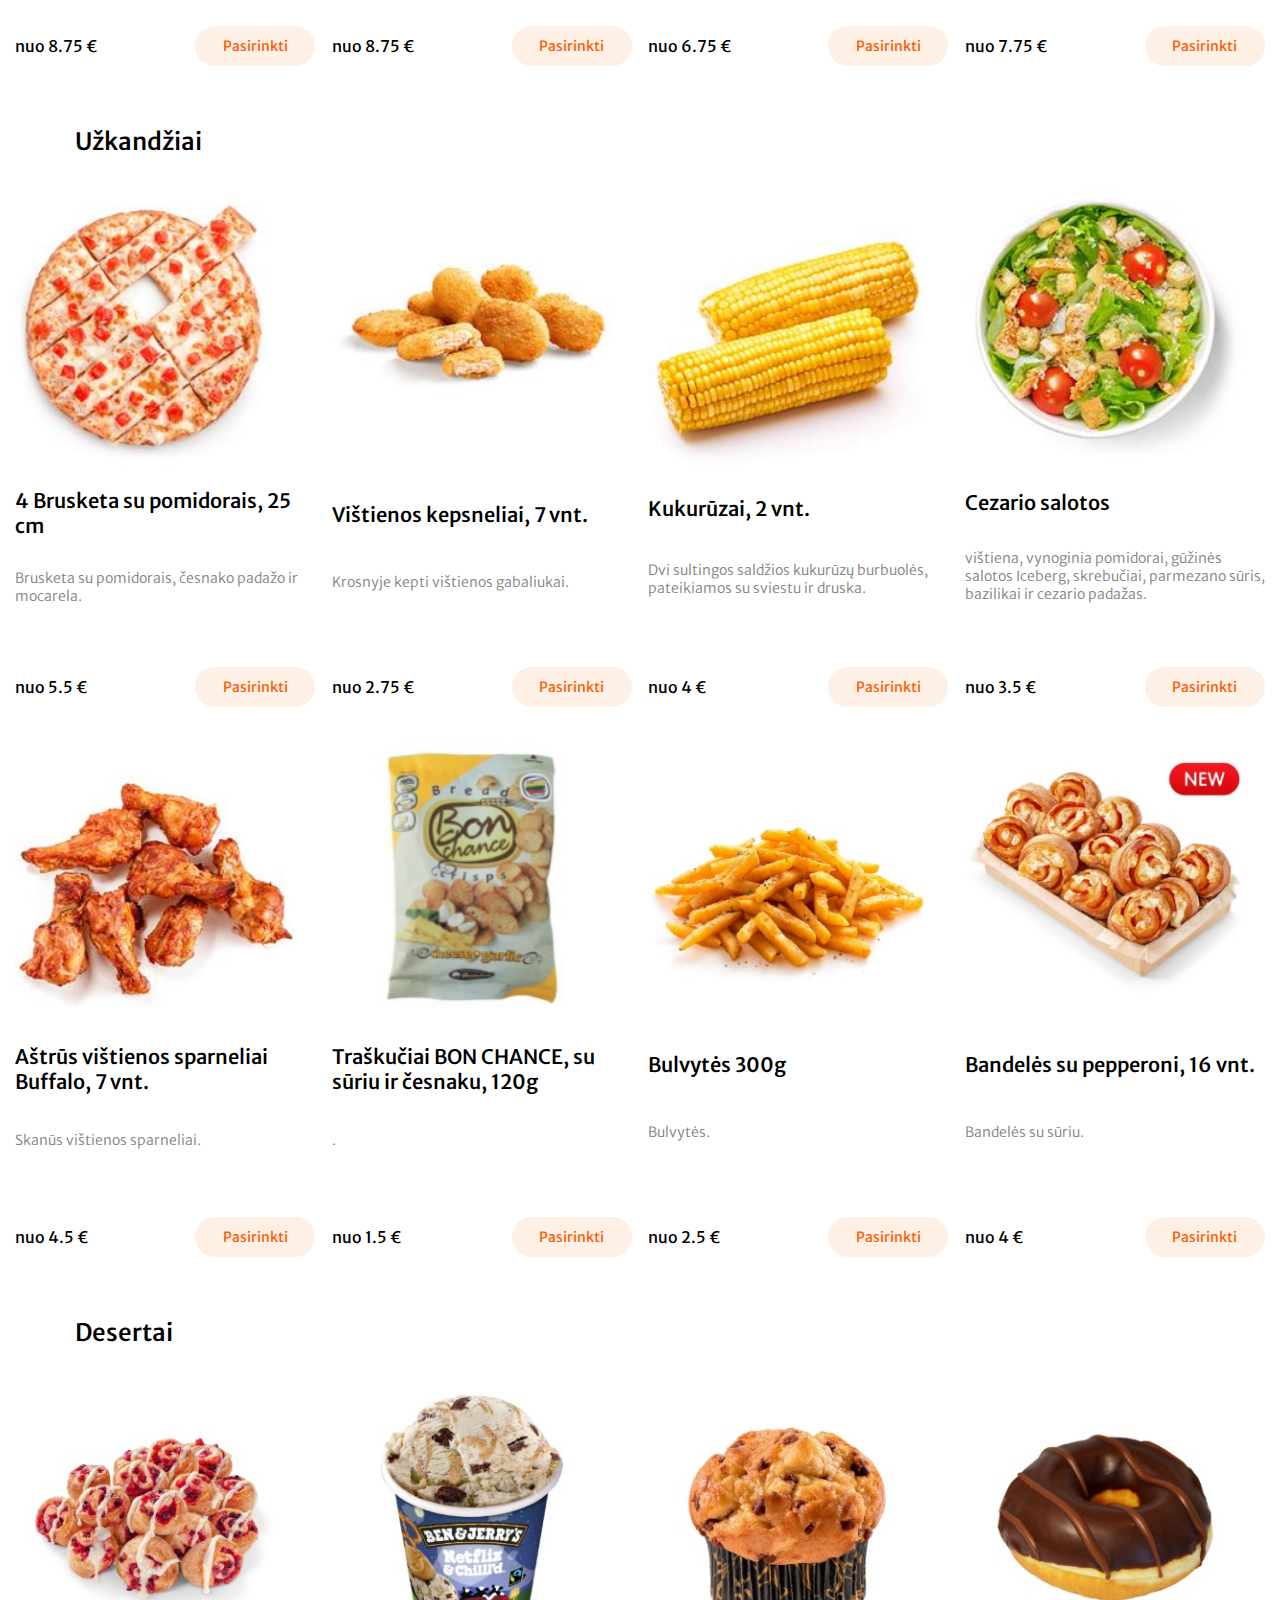
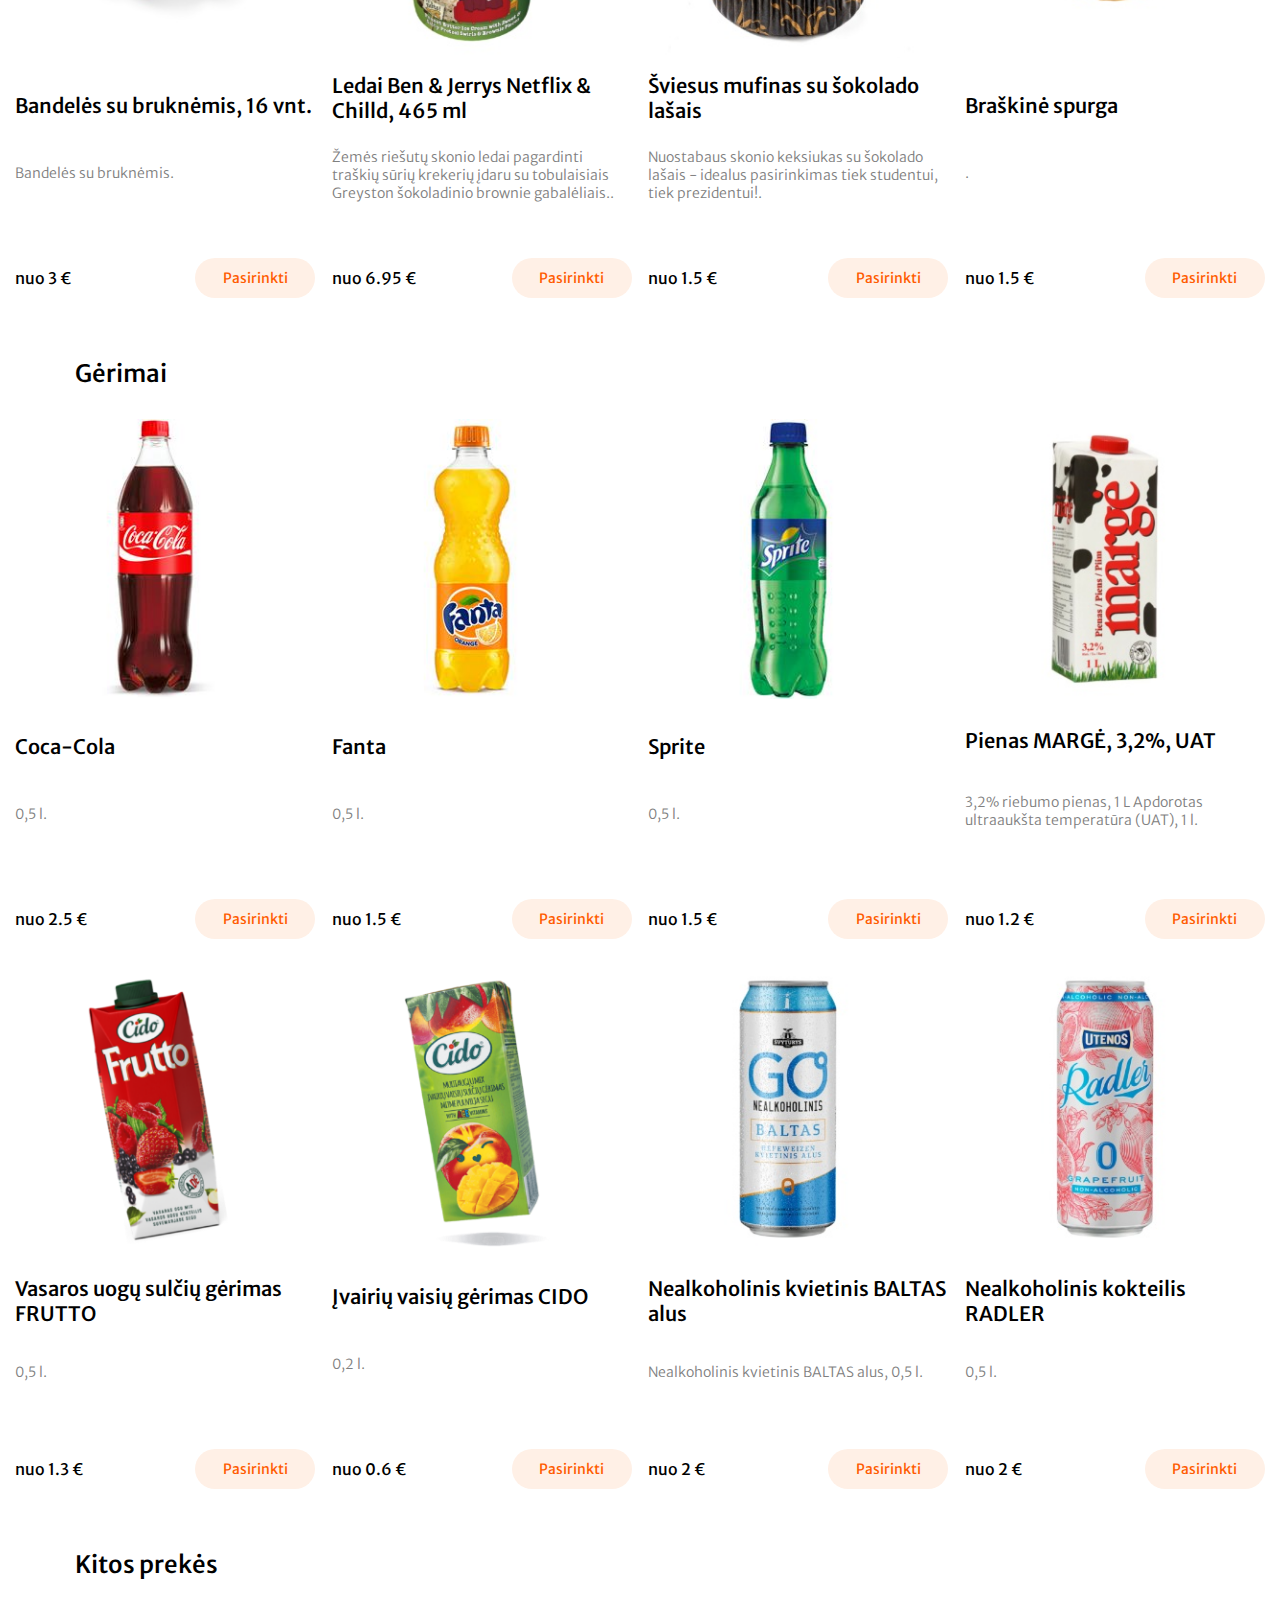
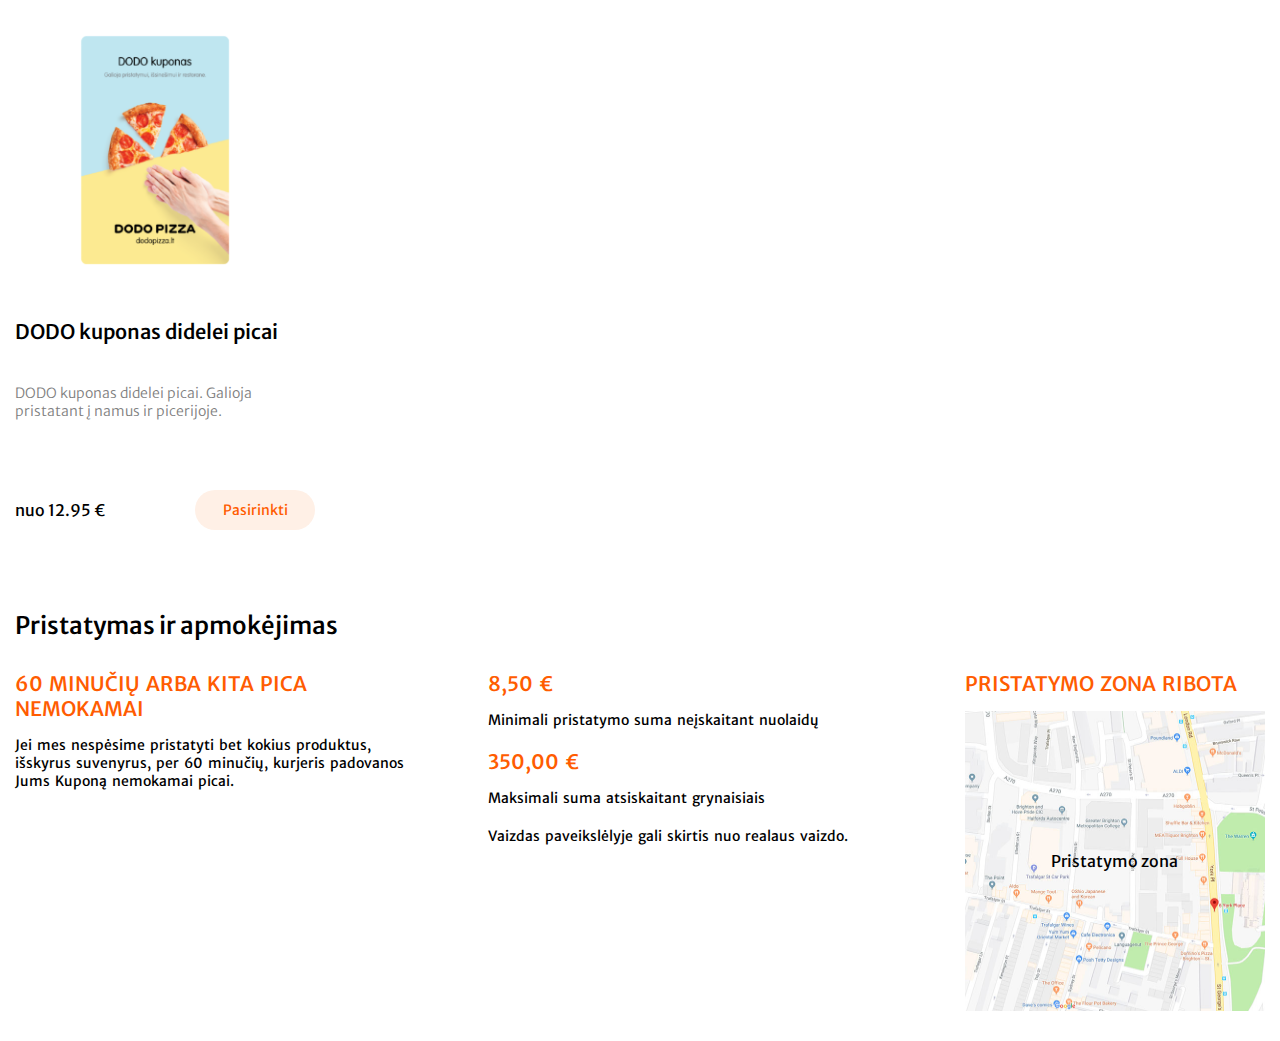
==== commit fc69d135: "adding onscroll" ====
--- a/index.html
+++ b/index.html
@@ -14,7 +14,7 @@
 </head>
 
 <body>
-    <header class="headerScroll fixedHeader">
+    <header class="headerScroll">
         <div class="headerTop">
             <div class="title">
                 <img src="./img/logo.jpg" alt="">
--- a/css/main.css
+++ b/css/main.css
@@ -222,9 +222,9 @@
   display: -webkit-box;
   display: -ms-flexbox;
   display: flex;
-  -webkit-box-pack: start;
-      -ms-flex-pack: start;
-          justify-content: flex-start;
+  -webkit-box-pack: justify;
+      -ms-flex-pack: justify;
+          justify-content: space-between;
 }
 
 .fixedHeader .headerBottom ul {
@@ -234,8 +234,11 @@
 }
 
 .fixedHeader .headerBottom img {
-  width: 32px;
+  width: 0px;
   height: 32px;
+  -webkit-transition: 0.3s;
+  transition: 0.3s;
+  margin: 0 20px 0 0;
 }
 
 .slide {
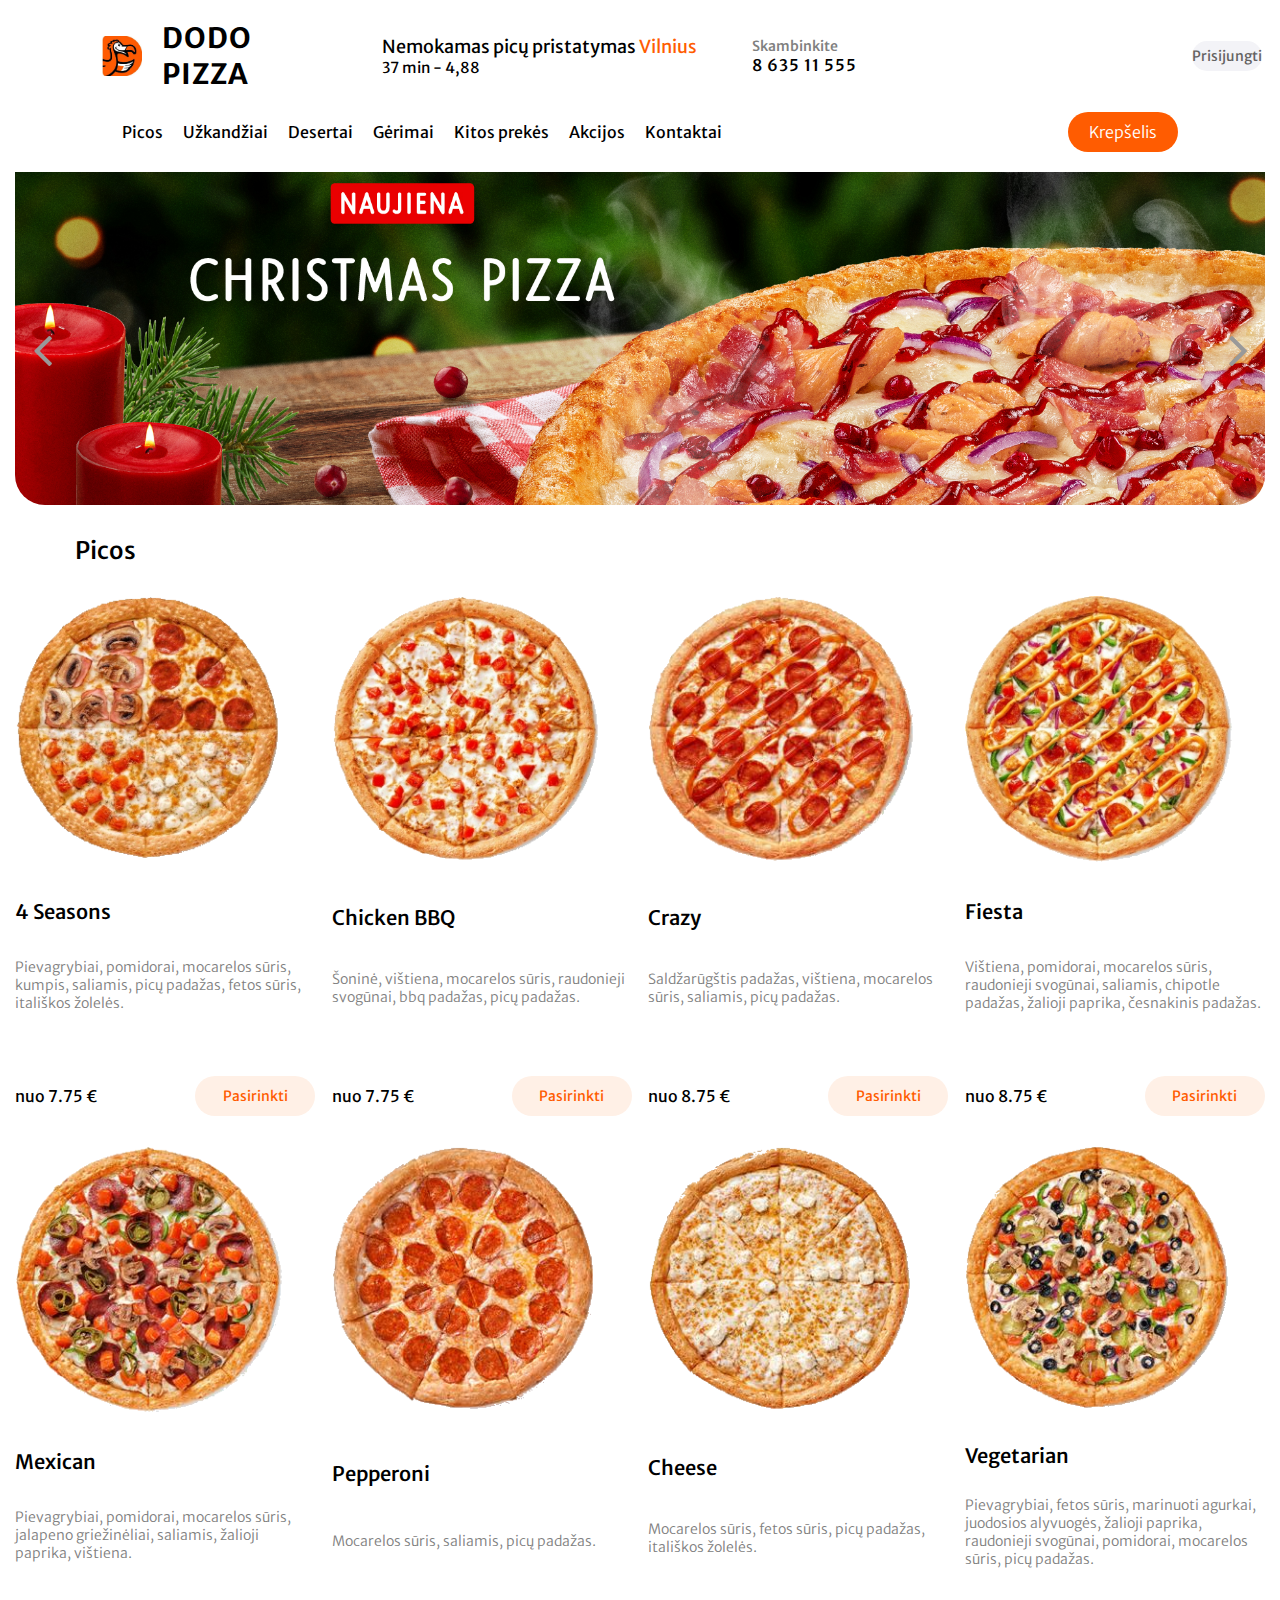
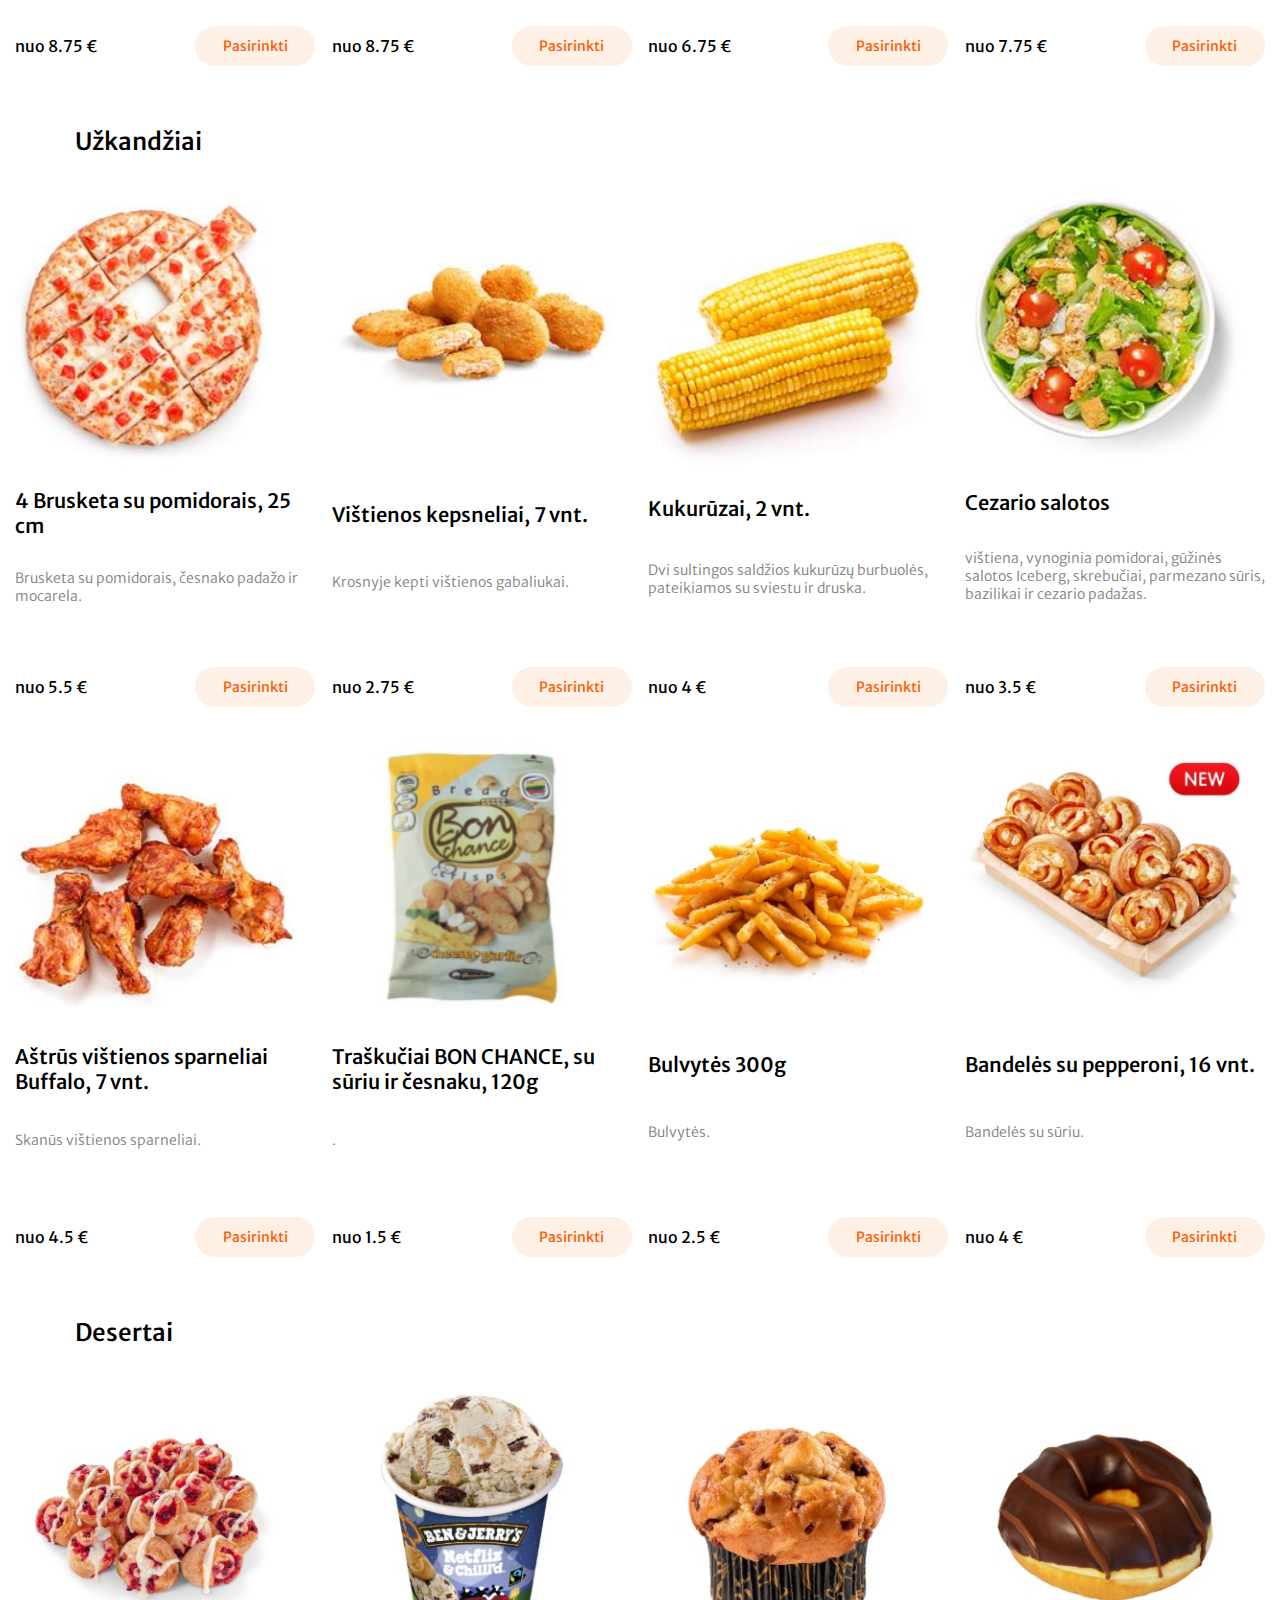
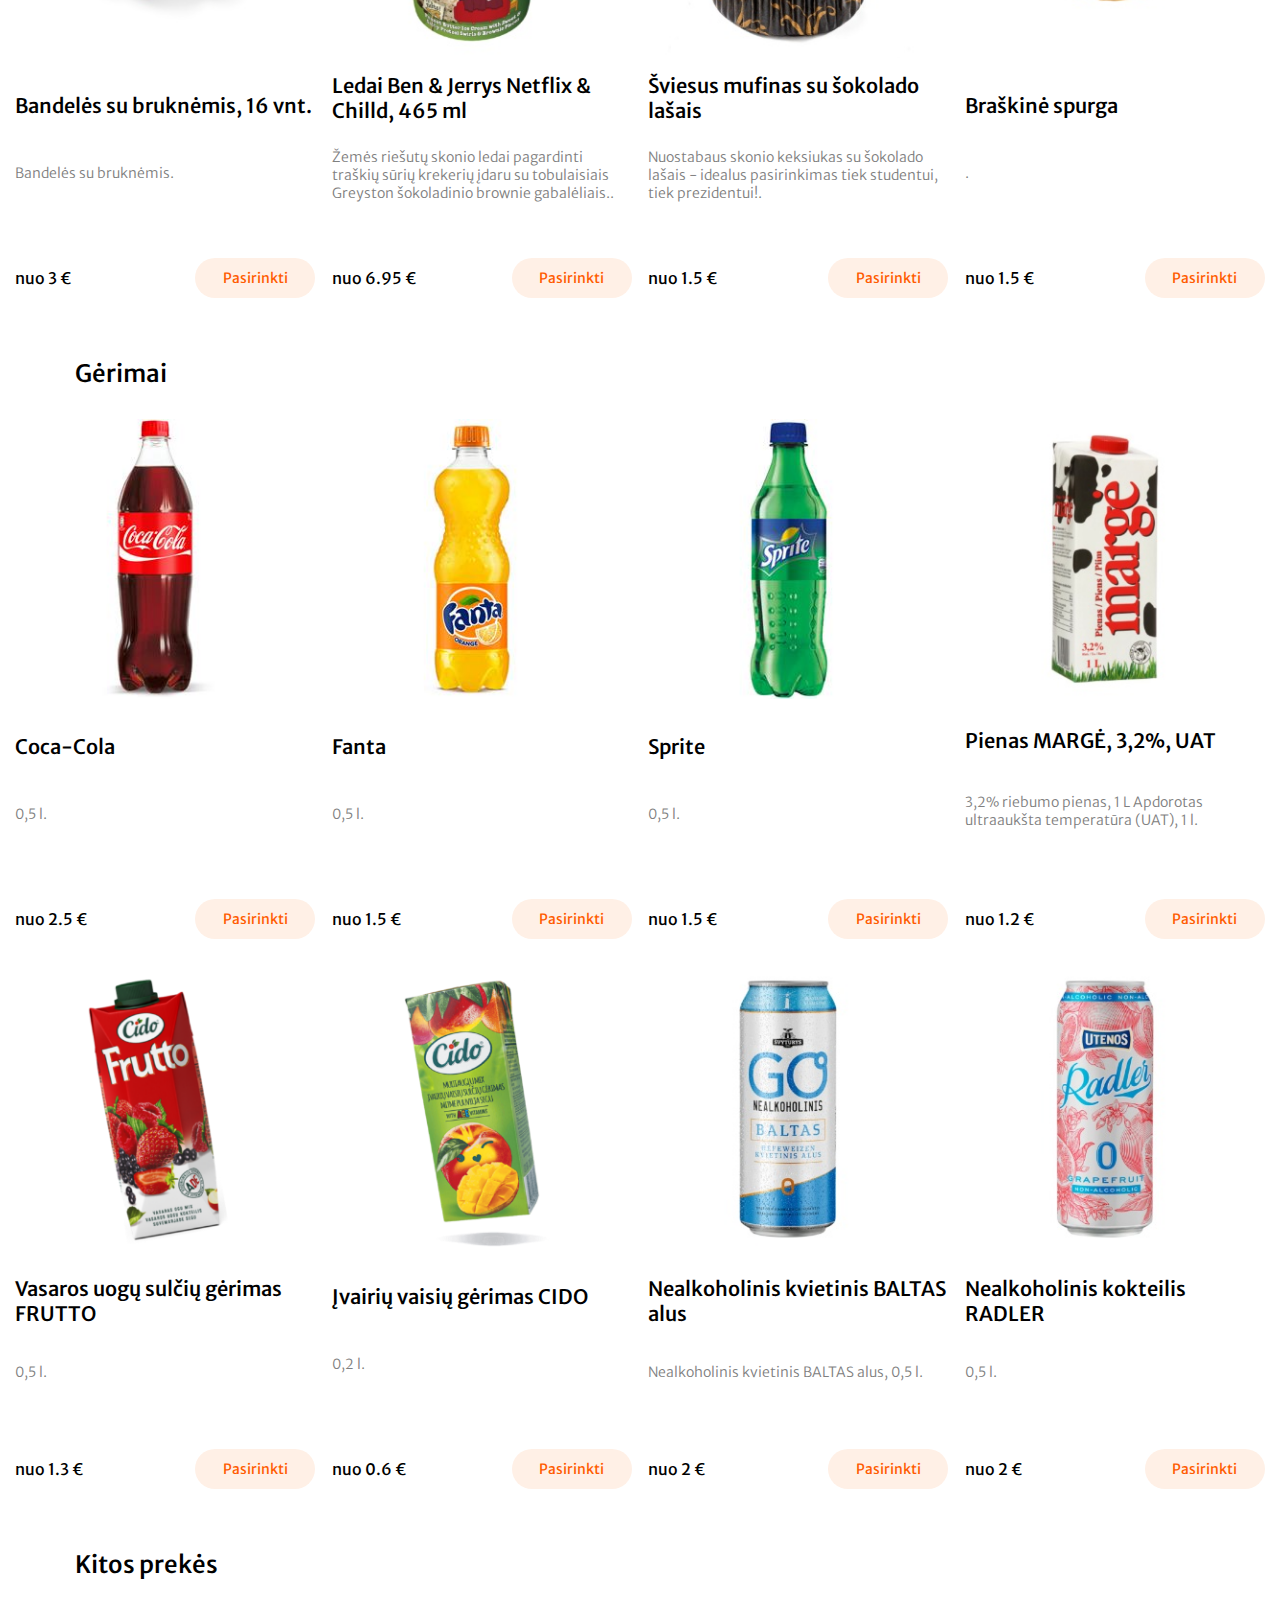
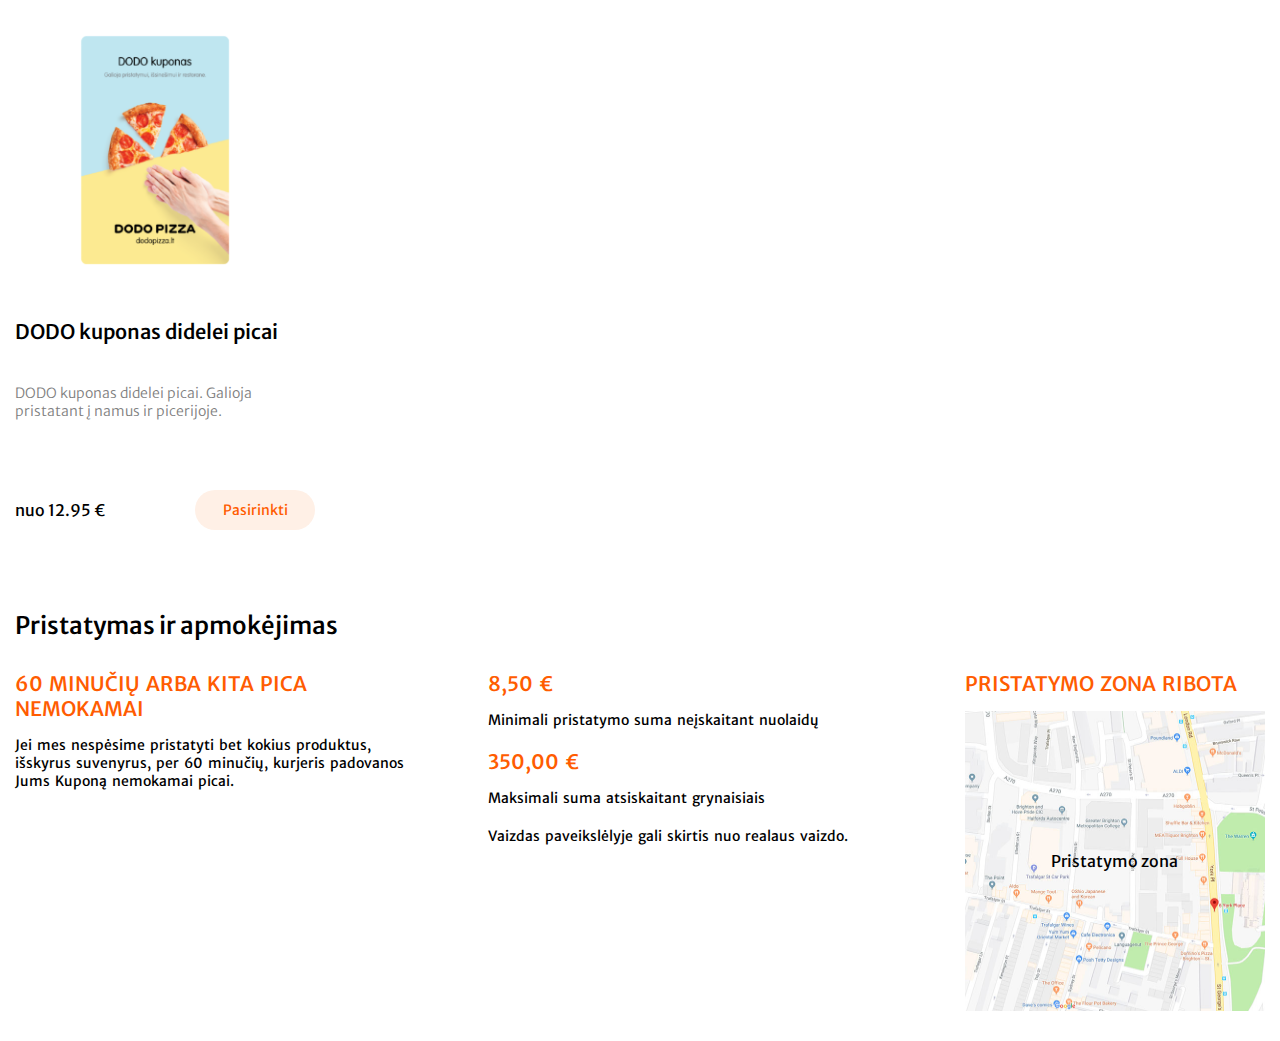
==== commit 4aecfc89: "finally figured out a smooth way to introduce img" ====
--- a/index.html
+++ b/index.html
@@ -17,7 +17,7 @@
     <header class="headerScroll">
         <div class="headerTop">
             <div class="title">
-                <img src="./img/logo.jpg" alt="">
+                <img src="./img/logo.jpg" alt="logo">
                 <h1>DODO PIZZA</h1>
             </div>
             <div class="headerDeliveryText">
@@ -32,6 +32,7 @@
         </div>
         <div class="headerBottom">
             <ul class="headerLinks">
+                <img src="./img/logo.jpg" alt="logo">
                 <li><a href="#picos">Picos</a></li>
                 <li><a href="#uzkandziai">Užkandžiai</a></li>
                 <li><a href="#desertai">Desertai</a></li>
--- a/css/main.css
+++ b/css/main.css
@@ -166,6 +166,17 @@
   -webkit-box-direction: normal;
       -ms-flex-direction: row;
           flex-direction: row;
+  -webkit-box-align: center;
+      -ms-flex-align: center;
+          align-items: center;
+}
+
+header .headerBottom ul img {
+  width: 0px;
+  height: 32px;
+  -webkit-transition: 0.3s;
+  transition: 0.3s;
+  margin: 0 20px 0 0;
 }
 
 header .headerBottom ul li {
@@ -233,8 +244,8 @@
           align-items: center;
 }
 
-.fixedHeader .headerBottom img {
-  width: 0px;
+.fixedHeader .headerBottom ul img {
+  width: 32px;
   height: 32px;
   -webkit-transition: 0.3s;
   transition: 0.3s;
